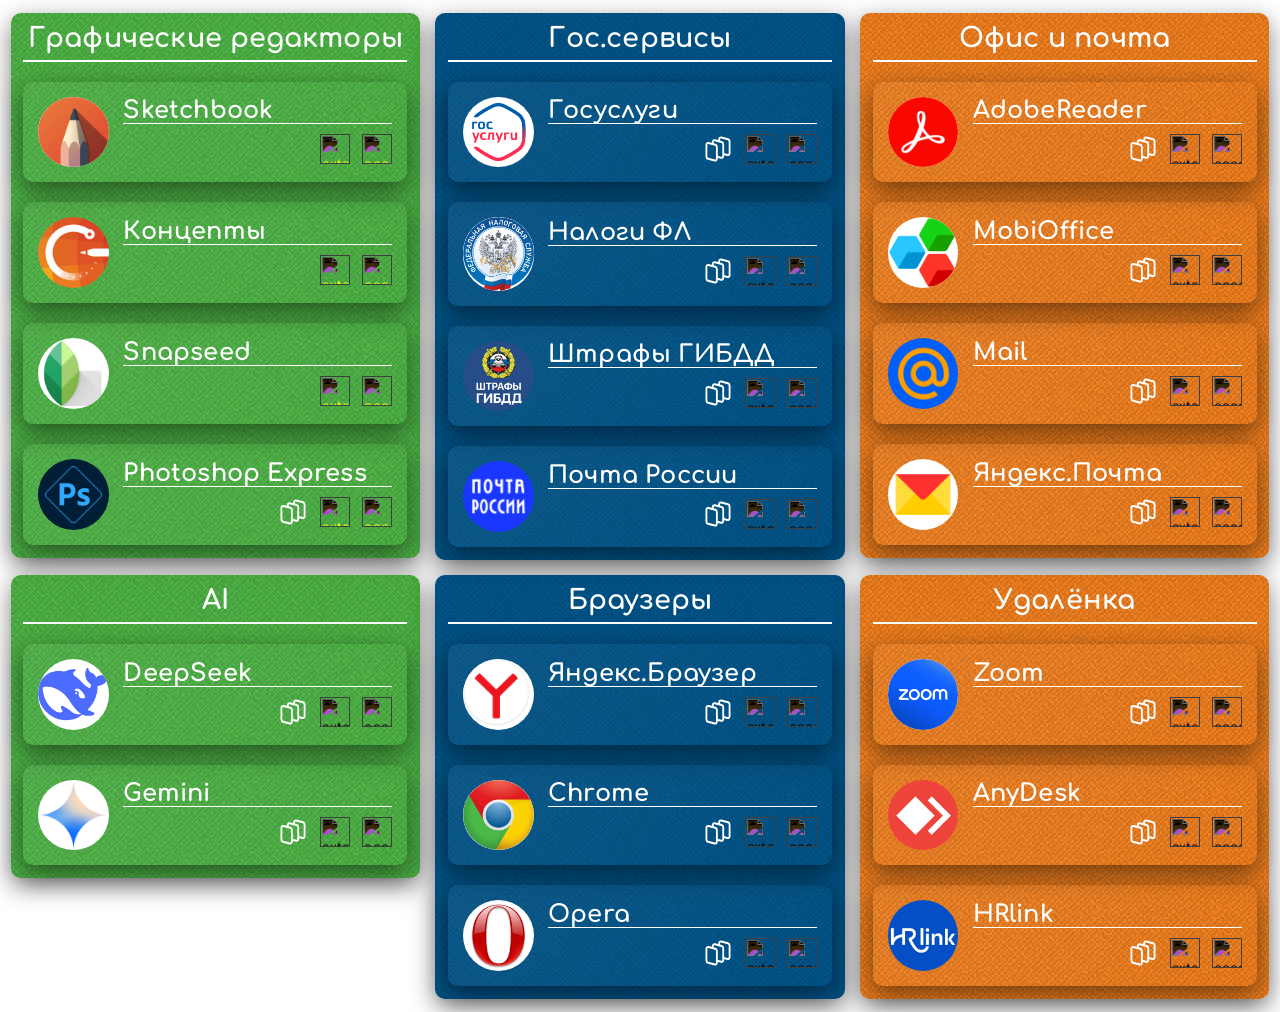
==== index.html @ c5d690b4 "rename" ====
<html lang="ru">
  <head>
    <meta charset="UTF-8" />
    <meta name="viewport" content="width=device-width, initial-scale=1.0" />
    <link rel="stylesheet" href="./assets/styles/style.css" />
    <link rel="icon" href="./assets/images/favicon.png" type="image/x-icon" />
    <link rel="preconnect" href="https://fonts.googleapis.com" />
    <link rel="preconnect" href="https://fonts.gstatic.com" crossorigin />
    <link
      href="https://fonts.googleapis.com/css2?family=Allura&family=Barlow:ital,wght@0,100;0,200;0,300;0,400;0,500;0,600;0,700;0,800;0,900;1,100;1,200;1,300;1,400;1,500;1,600;1,700;1,800;1,900&family=Comfortaa:wght@300..700&family=Montserrat:ital,wght@0,100..900;1,100..900&family=Open+Sans:ital,wght@0,300..800;1,300..800&display=swap"
      rel="stylesheet"
    />
    <link
      href="https://fonts.googleapis.com/css2?family=Comfortaa:wght@300..700&display=swap"
      rel="stylesheet"
    />
    <title>Приложения для планшета</title>
  </head>
  <body>
    <header></header>
    <main>
      <section class="group green">
        <div class="group_name"><h2>Графические редакторы</h2></div>
        <div class="app glassmorphism">
          <img
            class="app_image"
            src="./assets/images/icons/Sketchbook.png"
            alt=""
          />
          <div class="title_description">
            <h3 class="title">Sketchbook</h3>
            <h4 class="description">
              программное обеспечение для цифрового рисования и создания
              иллюстраций
            </h4>
            <div class="icons_download">
              <a
                class="link_download"
                href="https://disk.360.yandex.ru/d/hUT2iSrYZ-yhHQ"
                target="_blank"
              >
                <img
                  class="image_download"
                  width="30"
                  height="30"
                  src="https://img.icons8.com/external-tal-revivo-light-tal-revivo/96/external-apk-file-resource-system-to-install-program-on-android-os-development-light-tal-revivo.png"
                  alt="external-apk-file-resource-system-to-install-program-on-android-os-development-light-tal-revivo"
                />
              </a>
              <a
                href="https://play.google.com/store/apps/details?id=com.adsk.sketchbook&pcampaignid=web_share"
                target="_blank"
                ><img
                  class="image_download"
                  width="30"
                  height="30"
                  src="https://img.icons8.com/ios/100/google-play--v1.png"
                  alt="google-play--v1"
              /></a>
            </div>
          </div>
        </div>
        <div class="app glassmorphism">
          <img
            class="app_image"
            src="./assets/images/icons/Концепты.jpg"
            alt=""
          />
          <div class="title_description">
            <h3 class="title">Концепты</h3>
            <h4 class="description">
              гибкий векторный альбом для создания эскизов, который позволяет
              воплощать идеи на цифровом холсте
            </h4>
            <div class="icons_download">
              <a
                href="https://disk.360.yandex.ru/d/4Vx-66f9QUq-pA"
                target="_blank"
                ><img
                  class="image_download"
                  width="30"
                  height="30"
                  src="https://img.icons8.com/external-tal-revivo-light-tal-revivo/96/external-apk-file-resource-system-to-install-program-on-android-os-development-light-tal-revivo.png"
                  alt="external-apk-file-resource-system-to-install-program-on-android-os-development-light-tal-revivo"
                />
              </a>
              <a
                href="https://play.google.com/store/apps/details?id=com.tophatch.concepts&pcampaignid=web_share"
                target="_blank"
                ><img
                  class="image_download"
                  width="30"
                  height="30"
                  src="https://img.icons8.com/ios/100/google-play--v1.png"
                  alt="google-play--v1"
              /></a>
            </div>
          </div>
        </div>
        <div class="app glassmorphism">
          <img
            class="app_image"
            src="./assets/images/icons/Snapseed.png"
            alt=""
          />
          <div class="title_description">
            <h3 class="title">Snapseed</h3>
            <h4 class="description">
              приложение для редактирования фотографий
            </h4>
            <div class="icons_download">
              <a
                href="https://disk.360.yandex.ru/d/bH7dfDyxblZfEw"
                target="_blank"
              >
                <img
                  class="image_download"
                  width="30"
                  height="30"
                  src="https://img.icons8.com/external-tal-revivo-light-tal-revivo/96/external-apk-file-resource-system-to-install-program-on-android-os-development-light-tal-revivo.png"
                  alt="external-apk-file-resource-system-to-install-program-on-android-os-development-light-tal-revivo"
                />
              </a>
              <a
                href="https://play.google.com/store/apps/details?id=com.niksoftware.snapseed&pcampaignid=web_share"
                target="_blank"
              >
                <img
                  class="image_download"
                  width="30"
                  height="30"
                  src="https://img.icons8.com/ios/100/google-play--v1.png"
                  alt="google-play--v1"
                />
              </a>
            </div>
          </div>
        </div>
        <div class="app glassmorphism">
          <img
            class="app_image"
            src="./assets/images/icons/Photoshop Express.png"
            alt=""
          />
          <div class="title_description">
            <h3 class="title">Photoshop Express</h3>
            <h4 class="description">
              мобильное приложение от Adobe для быстрого редактирования
              фотографий
            </h4>
            <div class="icons_download">
              <a
                href="https://www.rustore.ru/catalog/app/com.adobe.psmobile"
                target="_blank"
              >
                <img
                  src="./assets/images/icons/rustore-svgrepo-com.svg"
                  width="30"
                  height="30"
                  alt="rustore"
                  class="image_download"
                />
              </a>
              <a
                href="https://disk.360.yandex.ru/d/1oLQMg_TpoQ7Kw"
                target="_blank"
                ><img
                  class="image_download"
                  width="30"
                  height="30"
                  src="https://img.icons8.com/external-tal-revivo-light-tal-revivo/96/external-apk-file-resource-system-to-install-program-on-android-os-development-light-tal-revivo.png"
                  alt="external-apk-file-resource-system-to-install-program-on-android-os-development-light-tal-revivo"
                />
              </a>
              <a
                href="https://play.google.com/store/apps/details?id=com.adobe.psmobile&pcampaignid=web_share"
                target="_blank"
                ><img
                  class="image_download"
                  width="30"
                  height="30"
                  src="https://img.icons8.com/ios/100/google-play--v1.png"
                  alt="google-play--v1"
              /></a>
            </div>
          </div>
        </div>
      </section>
      <section class="group blue">
        <div class="group_name"><h2>Гос.сервисы</h2></div>
        <div class="app glassmorphism">
          <img
            class="app_image"
            src="./assets/images/icons/Госуслуги.png"
            alt=""
          />
          <div class="title_description">
            <h3 class="title">Госуслуги</h3>
            <h4 class="description">
              интернет-портал государственных услуг и справочной информации
            </h4>
            <div class="icons_download">
              <img
                src="./assets/images/icons/rustore-svgrepo-com.svg"
                width="30"
                height="30"
                alt="rustore"
                class="image_download"
              />
              <img
                class="image_download"
                width="30"
                height="30"
                src="https://img.icons8.com/external-tal-revivo-light-tal-revivo/96/external-apk-file-resource-system-to-install-program-on-android-os-development-light-tal-revivo.png"
                alt="external-apk-file-resource-system-to-install-program-on-android-os-development-light-tal-revivo"
              />
              <img
                class="image_download"
                width="30"
                height="30"
                src="https://img.icons8.com/ios/100/google-play--v1.png"
                alt="google-play--v1"
              />
            </div>
          </div>
        </div>
        <div class="app glassmorphism">
          <img class="app_image" src="./assets/images/icons/ФНС.png" alt="" />
          <div class="title_description">
            <h3 class="title">Налоги ФЛ</h3>
            <h4 class="description">
              сервис, который в режиме онлайн помогает контролировать наличие
              начислений и задолженности по налогам
            </h4>
            <div class="icons_download">
              <img
                src="./assets/images/icons/rustore-svgrepo-com.svg"
                width="30"
                height="30"
                alt="rustore"
                class="image_download"
              />
              <img
                class="image_download"
                width="30"
                height="30"
                src="https://img.icons8.com/external-tal-revivo-light-tal-revivo/96/external-apk-file-resource-system-to-install-program-on-android-os-development-light-tal-revivo.png"
                alt="external-apk-file-resource-system-to-install-program-on-android-os-development-light-tal-revivo"
              />
              <img
                class="image_download"
                width="30"
                height="30"
                src="https://img.icons8.com/ios/100/google-play--v1.png"
                alt="google-play--v1"
              />
            </div>
          </div>
        </div>
        <div class="app glassmorphism">
          <img
            class="app_image"
            src="./assets/images/icons/Штрафы ГИБДД.jpg"
            alt=""
          />
          <div class="title_description">
            <h3 class="title">Штрафы ГИБДД</h3>
            <h4 class="description">
              Проверка и оплата штрафов ГИБДД с фотографией
            </h4>
            <div class="icons_download">
              <img
                src="./assets/images/icons/rustore-svgrepo-com.svg"
                width="30"
                height="30"
                alt="rustore"
                class="image_download"
              />
              <img
                class="image_download"
                width="30"
                height="30"
                src="https://img.icons8.com/external-tal-revivo-light-tal-revivo/96/external-apk-file-resource-system-to-install-program-on-android-os-development-light-tal-revivo.png"
                alt="external-apk-file-resource-system-to-install-program-on-android-os-development-light-tal-revivo"
              />
              <img
                class="image_download"
                width="30"
                height="30"
                src="https://img.icons8.com/ios/100/google-play--v1.png"
                alt="google-play--v1"
              />
            </div>
          </div>
        </div>
        <div class="app glassmorphism">
          <img
            class="app_image"
            src="./assets/images/icons/Почта России.png"
            alt=""
          />
          <div class="title_description">
            <h3 class="title">Почта России</h3>
            <h4 class="description">официальное приложение Почты России</h4>
            <div class="icons_download">
              <img
                src="./assets/images/icons/rustore-svgrepo-com.svg"
                width="30"
                height="30"
                alt="rustore"
                class="image_download"
              />
              <img
                class="image_download"
                width="30"
                height="30"
                src="https://img.icons8.com/external-tal-revivo-light-tal-revivo/96/external-apk-file-resource-system-to-install-program-on-android-os-development-light-tal-revivo.png"
                alt="external-apk-file-resource-system-to-install-program-on-android-os-development-light-tal-revivo"
              />
              <img
                class="image_download"
                width="30"
                height="30"
                src="https://img.icons8.com/ios/100/google-play--v1.png"
                alt="google-play--v1"
              />
            </div>
          </div>
        </div>
      </section>
      <section class="group orange">
        <div class="group_name"><h2>Офис и почта</h2></div>
        <div class="app glassmorphism">
          <img
            class="app_image"
            src="./assets/images/icons/AdobeReader.png"
            alt=""
          />
          <div class="title_description">
            <h3 class="title">AdobeReader</h3>
            <h4 class="description">приложение для работы с PDF-документами</h4>
            <div class="icons_download">
              <img
                src="./assets/images/icons/rustore-svgrepo-com.svg"
                width="30"
                height="30"
                alt="rustore"
                class="image_download"
              />
              <img
                class="image_download"
                width="30"
                height="30"
                src="https://img.icons8.com/external-tal-revivo-light-tal-revivo/96/external-apk-file-resource-system-to-install-program-on-android-os-development-light-tal-revivo.png"
                alt="external-apk-file-resource-system-to-install-program-on-android-os-development-light-tal-revivo"
              />
              <img
                class="image_download"
                width="30"
                height="30"
                src="https://img.icons8.com/ios/100/google-play--v1.png"
                alt="google-play--v1"
              />
            </div>
          </div>
        </div>
        <div class="app glassmorphism">
          <img
            class="app_image"
            src="./assets/images/icons/MobiOffice.png"
            alt=""
          />
          <div class="title_description">
            <h3 class="title">MobiOffice</h3>
            <h4 class="description">
              полный набор офисных приложений, позволяющих создавать,
              редактировать и синхронизировать документы на разных платформах
            </h4>
            <div class="icons_download">
              <img
                src="./assets/images/icons/rustore-svgrepo-com.svg"
                width="30"
                height="30"
                alt="rustore"
                class="image_download"
              />
              <img
                class="image_download"
                width="30"
                height="30"
                src="https://img.icons8.com/external-tal-revivo-light-tal-revivo/96/external-apk-file-resource-system-to-install-program-on-android-os-development-light-tal-revivo.png"
                alt="external-apk-file-resource-system-to-install-program-on-android-os-development-light-tal-revivo"
              />
              <img
                class="image_download"
                width="30"
                height="30"
                src="https://img.icons8.com/ios/100/google-play--v1.png"
                alt="google-play--v1"
              />
            </div>
          </div>
        </div>
        <div class="app glassmorphism">
          <img
            class="app_image"
            src="./assets/images/icons/mailru.png"
            alt=""
          />
          <div class="title_description">
            <h3 class="title">Mail</h3>
            <h4 class="description">
              бесплатный почтовый сервис, предоставляемый интернет-порталом
              Mail.ru, входящим в холдинг VK
            </h4>
            <div class="icons_download">
              <img
                src="./assets/images/icons/rustore-svgrepo-com.svg"
                width="30"
                height="30"
                alt="rustore"
                class="image_download"
              />
              <img
                class="image_download"
                width="30"
                height="30"
                src="https://img.icons8.com/external-tal-revivo-light-tal-revivo/96/external-apk-file-resource-system-to-install-program-on-android-os-development-light-tal-revivo.png"
                alt="external-apk-file-resource-system-to-install-program-on-android-os-development-light-tal-revivo"
              />
              <img
                class="image_download"
                width="30"
                height="30"
                src="https://img.icons8.com/ios/100/google-play--v1.png"
                alt="google-play--v1"
              />
            </div>
          </div>
        </div>
        <div class="app glassmorphism">
          <img
            class="app_image"
            src="./assets/images/icons/яндекс.почта.png"
            alt=""
          />
          <div class="title_description">
            <h3 class="title">Яндекс.Почта</h3>
            <h4 class="description">
              сервис электронной почты от компании «Яндекс», запущенный 26 июня
              2000 года
            </h4>
            <div class="icons_download">
              <img
                src="./assets/images/icons/rustore-svgrepo-com.svg"
                width="30"
                height="30"
                alt="rustore"
                class="image_download"
              />
              <img
                class="image_download"
                width="30"
                height="30"
                src="https://img.icons8.com/external-tal-revivo-light-tal-revivo/96/external-apk-file-resource-system-to-install-program-on-android-os-development-light-tal-revivo.png"
                alt="external-apk-file-resource-system-to-install-program-on-android-os-development-light-tal-revivo"
              />
              <img
                class="image_download"
                width="30"
                height="30"
                src="https://img.icons8.com/ios/100/google-play--v1.png"
                alt="google-play--v1"
              />
            </div>
          </div>
        </div>
      </section>
      <section class="group green">
        <div class="group_name"><h2>AI</h2></div>
        <div class="app glassmorphism">
          <img
            class="app_image"
            src="./assets/images/icons/DeepSeek.png"
            alt=""
          />
          <div class="title_description">
            <h3 class="title">DeepSeek</h3>
            <h4 class="description">
              китайская компания в области искусственного интеллекта (ИИ),
              специализирующаяся на разработке больших языковых моделей (LLM)
            </h4>
            <div class="icons_download">
              <img
                src="./assets/images/icons/rustore-svgrepo-com.svg"
                width="30"
                height="30"
                alt="rustore"
                class="image_download"
              />
              <img
                class="image_download"
                width="30"
                height="30"
                src="https://img.icons8.com/external-tal-revivo-light-tal-revivo/96/external-apk-file-resource-system-to-install-program-on-android-os-development-light-tal-revivo.png"
                alt="external-apk-file-resource-system-to-install-program-on-android-os-development-light-tal-revivo"
              />
              <img
                class="image_download"
                width="30"
                height="30"
                src="https://img.icons8.com/ios/100/google-play--v1.png"
                alt="google-play--v1"
              />
            </div>
          </div>
        </div>
        <div class="app glassmorphism">
          <img
            class="app_image"
            src="./assets/images/icons/Gemini.png"
            alt=""
          />
          <div class="title_description">
            <h3 class="title">Gemini</h3>
            <h4 class="description">
              семейство мультимодальных больших языковых моделей (LLM),
              разработанных компанией Google
            </h4>
            <div class="icons_download">
              <img
                src="./assets/images/icons/rustore-svgrepo-com.svg"
                width="30"
                height="30"
                alt="rustore"
                class="image_download"
              />
              <img
                class="image_download"
                width="30"
                height="30"
                src="https://img.icons8.com/external-tal-revivo-light-tal-revivo/96/external-apk-file-resource-system-to-install-program-on-android-os-development-light-tal-revivo.png"
                alt="external-apk-file-resource-system-to-install-program-on-android-os-development-light-tal-revivo"
              />
              <img
                class="image_download"
                width="30"
                height="30"
                src="https://img.icons8.com/ios/100/google-play--v1.png"
                alt="google-play--v1"
              />
            </div>
          </div>
        </div>
      </section>
      <section class="group blue">
        <div class="group_name"><h2>Браузеры</h2></div>
        <div class="app glassmorphism">
          <img
            class="app_image"
            src="./assets/images/icons/Яндекс.Браузер.png"
            alt=""
          />
          <div class="title_description">
            <h3 class="title">Яндекс.Браузер</h3>
            <h4 class="description">
              браузер, созданный компанией «Яндекс» на основе движка Blink
            </h4>
            <div class="icons_download">
              <img
                src="./assets/images/icons/rustore-svgrepo-com.svg"
                width="30"
                height="30"
                alt="rustore"
                class="image_download"
              />
              <img
                class="image_download"
                width="30"
                height="30"
                src="https://img.icons8.com/external-tal-revivo-light-tal-revivo/96/external-apk-file-resource-system-to-install-program-on-android-os-development-light-tal-revivo.png"
                alt="external-apk-file-resource-system-to-install-program-on-android-os-development-light-tal-revivo"
              />
              <img
                class="image_download"
                width="30"
                height="30"
                src="https://img.icons8.com/ios/100/google-play--v1.png"
                alt="google-play--v1"
              />
            </div>
          </div>
        </div>
        <div class="app glassmorphism">
          <img
            class="app_image"
            src="./assets/images/icons/Chrome.png"
            alt=""
          />
          <div class="title_description">
            <h3 class="title">Chrome</h3>
            <h4 class="description">
              бесплатный веб-браузер, разработанный компанией Google
            </h4>
            <div class="icons_download">
              <img
                src="./assets/images/icons/rustore-svgrepo-com.svg"
                width="30"
                height="30"
                alt="rustore"
                class="image_download"
              />
              <img
                class="image_download"
                width="30"
                height="30"
                src="https://img.icons8.com/external-tal-revivo-light-tal-revivo/96/external-apk-file-resource-system-to-install-program-on-android-os-development-light-tal-revivo.png"
                alt="external-apk-file-resource-system-to-install-program-on-android-os-development-light-tal-revivo"
              />
              <img
                class="image_download"
                width="30"
                height="30"
                src="https://img.icons8.com/ios/100/google-play--v1.png"
                alt="google-play--v1"
              />
            </div>
          </div>
        </div>
        <div class="app glassmorphism">
          <img class="app_image" src="./assets/images/icons/Opera.png" alt="" />
          <div class="title_description">
            <h3 class="title">Opera</h3>
            <h4 class="description">
              мультиплатформенный веб-браузер, разработанный компанией Opera
              Software AS
            </h4>
            <div class="icons_download">
              <img
                src="./assets/images/icons/rustore-svgrepo-com.svg"
                width="30"
                height="30"
                alt="rustore"
                class="image_download"
              />
              <img
                class="image_download"
                width="30"
                height="30"
                src="https://img.icons8.com/external-tal-revivo-light-tal-revivo/96/external-apk-file-resource-system-to-install-program-on-android-os-development-light-tal-revivo.png"
                alt="external-apk-file-resource-system-to-install-program-on-android-os-development-light-tal-revivo"
              />
              <img
                class="image_download"
                width="30"
                height="30"
                src="https://img.icons8.com/ios/100/google-play--v1.png"
                alt="google-play--v1"
              />
            </div>
          </div>
        </div>
      </section>
      <section class="group orange">
        <div class="group_name"><h2>Удалёнка</h2></div>
        <div class="app glassmorphism">
          <img class="app_image" src="./assets/images/icons/Zoom.png" alt="" />
          <div class="title_description">
            <h3 class="title">Zoom</h3>
            <h4 class="description">
              облачная платформа для проведения видеоконференций, вебинаров и
              онлайн-встреч
            </h4>
            <div class="icons_download">
              <img
                src="./assets/images/icons/rustore-svgrepo-com.svg"
                width="30"
                height="30"
                alt="rustore"
                class="image_download"
              />
              <img
                class="image_download"
                width="30"
                height="30"
                src="https://img.icons8.com/external-tal-revivo-light-tal-revivo/96/external-apk-file-resource-system-to-install-program-on-android-os-development-light-tal-revivo.png"
                alt="external-apk-file-resource-system-to-install-program-on-android-os-development-light-tal-revivo"
              />
              <img
                class="image_download"
                width="30"
                height="30"
                src="https://img.icons8.com/ios/100/google-play--v1.png"
                alt="google-play--v1"
              />
            </div>
          </div>
        </div>
        <div class="app glassmorphism">
          <img
            class="app_image"
            src="./assets/images/icons/anydesk.png"
            alt=""
          />
          <div class="title_description">
            <h3 class="title">AnyDesk</h3>
            <h4 class="description">
              программное обеспечение для удалённого доступа, удалённого
              управления
            </h4>
            <div class="icons_download">
              <img
                src="./assets/images/icons/rustore-svgrepo-com.svg"
                width="30"
                height="30"
                alt="rustore"
                class="image_download"
              />
              <img
                class="image_download"
                width="30"
                height="30"
                src="https://img.icons8.com/external-tal-revivo-light-tal-revivo/96/external-apk-file-resource-system-to-install-program-on-android-os-development-light-tal-revivo.png"
                alt="external-apk-file-resource-system-to-install-program-on-android-os-development-light-tal-revivo"
              />
              <img
                class="image_download"
                width="30"
                height="30"
                src="https://img.icons8.com/ios/100/google-play--v1.png"
                alt="google-play--v1"
              />
            </div>
          </div>
        </div>
        <div class="app glassmorphism">
          <img
            class="app_image"
            src="./assets/images/icons/HRlink.jpg"
            alt=""
          />
          <div class="title_description">
            <h3 class="title">HRlink</h3>
            <h4 class="description">
              сервис кадрового электронного документооборота
            </h4>
            <div class="icons_download">
              <img
                src="./assets/images/icons/rustore-svgrepo-com.svg"
                width="30"
                height="30"
                alt="rustore"
                class="image_download"
              />
              <img
                class="image_download"
                width="30"
                height="30"
                src="https://img.icons8.com/external-tal-revivo-light-tal-revivo/96/external-apk-file-resource-system-to-install-program-on-android-os-development-light-tal-revivo.png"
                alt="external-apk-file-resource-system-to-install-program-on-android-os-development-light-tal-revivo"
              />
              <img
                class="image_download"
                width="30"
                height="30"
                src="https://img.icons8.com/ios/100/google-play--v1.png"
                alt="google-play--v1"
              />
            </div>
          </div>
        </div>
      </section>
    </main>
    <footer></footer>
  </body>
</html>
---- assets/styles/style.css ----
* {
  margin: 0;
  padding: 0;
}

li {
  list-style: none;
}

a {
  text-decoration: none;
}

html {
  scroll-behavior: smooth;
}

body.locked {
  overflow: hidden;
}

main {
  margin: 1% 0;
  font-family: "Comfortaa", sans-serif;
  font-weight: 400;
  font-size: 12px;
  letter-spacing: 0.2px;
  line-height: 2em;
  color: white;
  display: flex;
  justify-content: center;
  flex-wrap: wrap;
  gap: 15px 15px;
}

.app_image {
  width: 20%;
  border-radius: 100px;
  background-color: white;
}

.group {
  max-width: 30%;
  height: 100%;
  background-image: url("../images/start_background_gradient.png");
  border-radius: 10px;
  padding: 1%;
  display: flex;
  flex-direction: column;
  gap: 20px;
  box-shadow: 0 8px 24px rgba(0, 0, 0, 0.5);
  transition: transform 0.3s ease-out, box-shadow 0.3s ease-out;
}
.group:hover {
  transform: translateY(-5px);
  box-shadow: 0 12px 32px rgba(0, 0, 0, 0.6);
}
.green {
  background-color: rgba(80, 184, 72, 1);
}
.blue {
  background-color: rgba(2, 87, 141, 1);
}
.orange {
  background-color: rgba(245, 130, 32, 1);
}
.glassmorphism {
  background: linear-gradient(
    135deg,
    rgba(255, 255, 255, 0.05),
    rgba(255, 255, 255, 0)
  );
  backdrop-filter: blur(0.5px);
  box-shadow: 0 8px 24px rgba(0, 0, 0, 0.5);
  transition: background 0.5s ease-out, backdrop-filter 0.5s ease-out;
}

.glassmorphism:hover {
  background: linear-gradient(
    135deg,
    rgba(255, 255, 255, 0.3),
    rgba(255, 255, 255, 0)
  );
  backdrop-filter: blur(2px);
}
.group_name {
  display: flex;
  justify-content: center;
  font-size: 1.5em;
  border-bottom: 2px solid;
  padding-bottom: 10px;
}
.app {
  display: flex;
  flex-direction: row;
  align-items: center;
  gap: 4%;
  padding: 15px;
  border-radius: 10px;
  min-height: 25%;
}
.title_description {
  display: flex;
  flex-direction: column;
  gap: 5px;
}
.title {
  font-size: 2em;
  border-bottom: 1px solid;
}
.description {
  max-height: 0;
  overflow: hidden;
  opacity: 0;
  transition: all 0.3s ease-out;
}
.app:hover .description {
  opacity: 1;
  max-height: 100px;
  opacity: 1;
  margin-top: 10px;
}
.icons_download {
  display: flex;
  justify-content: flex-end;
  gap: 1em;
}
.link_download {
  display: flex;
  align-items: center;
  gap: 5px;
}

.image_download {
  filter: invert(1);
  transition: filter 0.5s ease-out, transform 0.3s ease-out;
}

.image_download:hover {
  transform: scale(1.2);
}
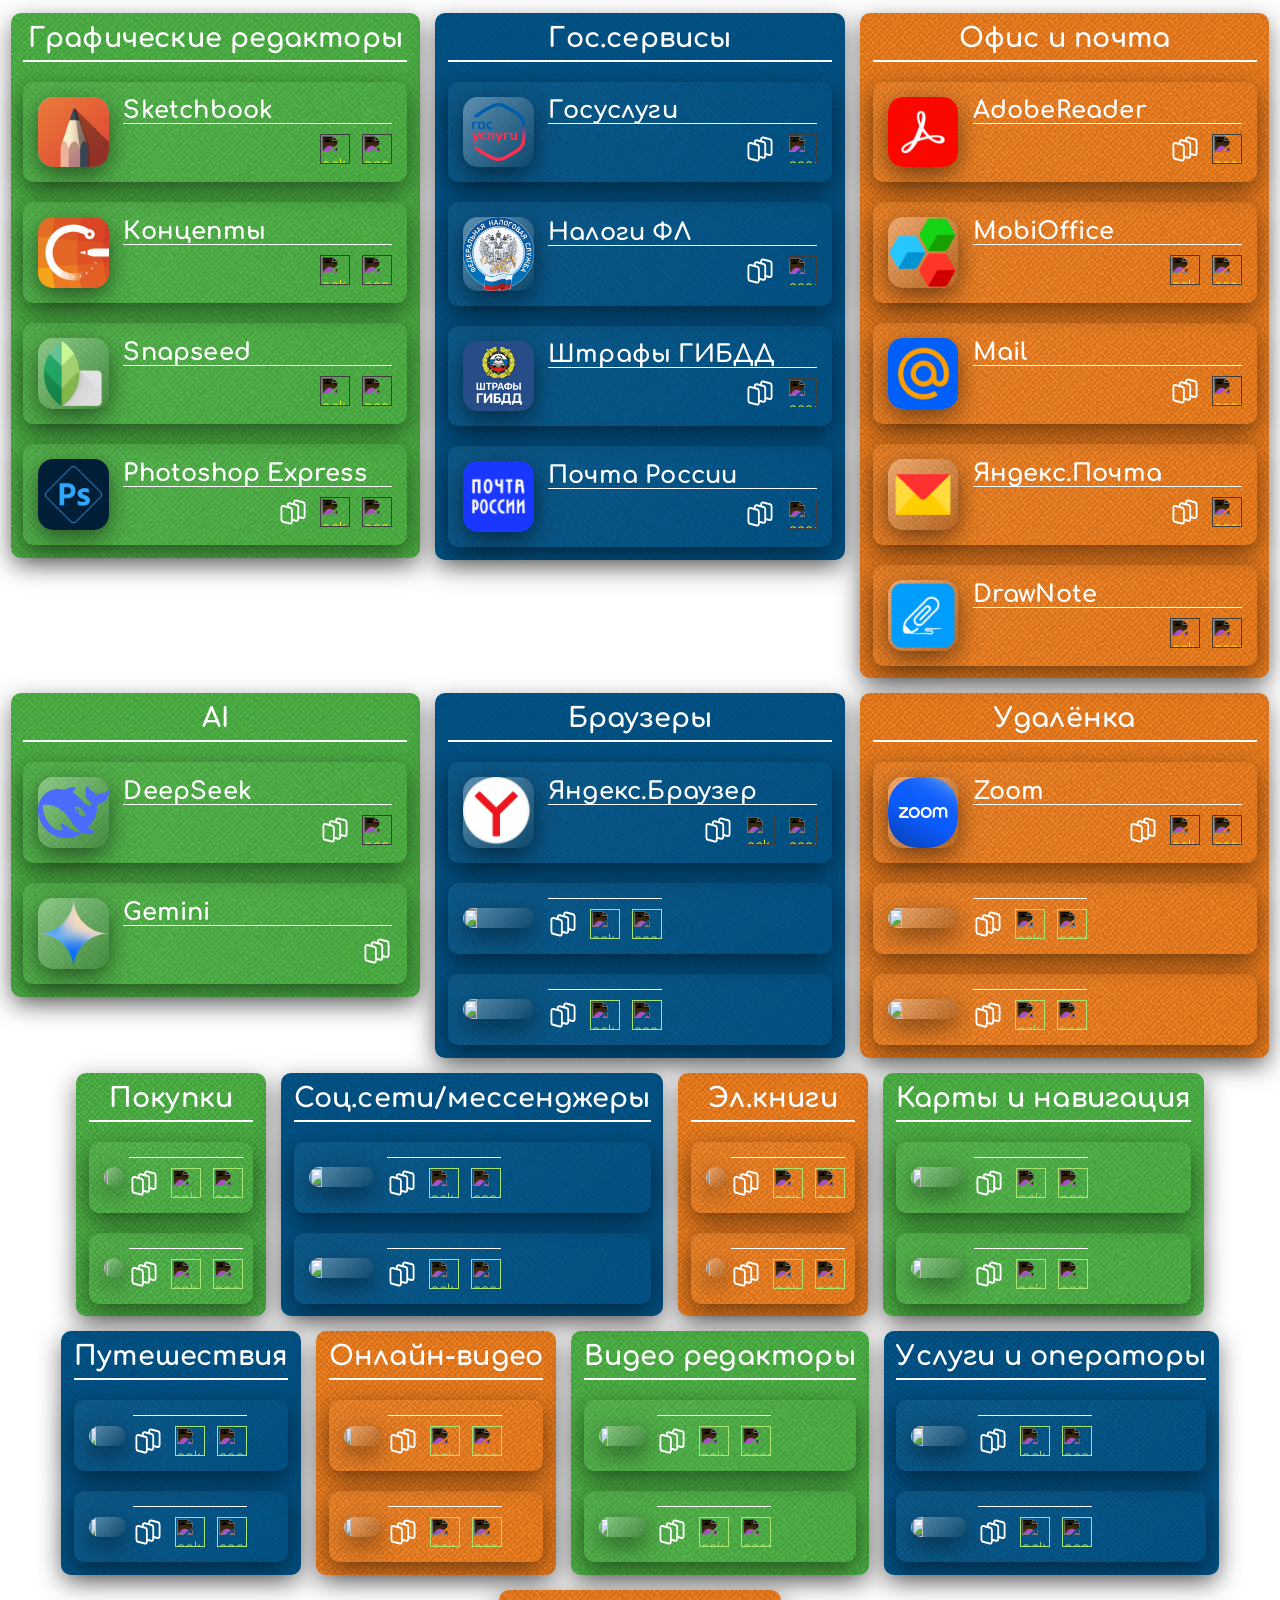
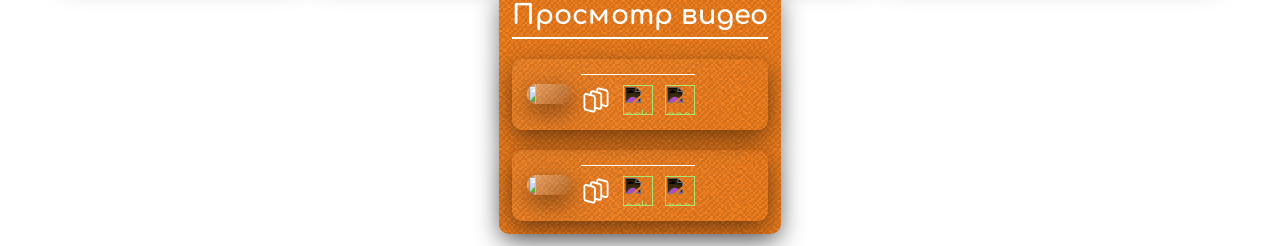
==== commit 0fa4922b: "fix for script" ====
--- a/index.html
+++ b/index.html
@@ -18,759 +18,16 @@
   </head>
   <body>
     <header></header>
-    <main>
-      <section class="group green">
-        <div class="group_name"><h2>Графические редакторы</h2></div>
-        <div class="app glassmorphism">
-          <img
-            class="app_image"
-            src="./assets/images/icons/Sketchbook.png"
-            alt=""
-          />
-          <div class="title_description">
-            <h3 class="title">Sketchbook</h3>
-            <h4 class="description">
-              программное обеспечение для цифрового рисования и создания
-              иллюстраций
-            </h4>
-            <div class="icons_download">
-              <a
-                class="link_download"
-                href="https://disk.360.yandex.ru/d/hUT2iSrYZ-yhHQ"
-                target="_blank"
-              >
-                <img
-                  class="image_download"
-                  width="30"
-                  height="30"
-                  src="https://img.icons8.com/external-tal-revivo-light-tal-revivo/96/external-apk-file-resource-system-to-install-program-on-android-os-development-light-tal-revivo.png"
-                  alt="external-apk-file-resource-system-to-install-program-on-android-os-development-light-tal-revivo"
-                />
-              </a>
-              <a
-                href="https://play.google.com/store/apps/details?id=com.adsk.sketchbook&pcampaignid=web_share"
-                target="_blank"
-                ><img
-                  class="image_download"
-                  width="30"
-                  height="30"
-                  src="https://img.icons8.com/ios/100/google-play--v1.png"
-                  alt="google-play--v1"
-              /></a>
-            </div>
-          </div>
-        </div>
-        <div class="app glassmorphism">
-          <img
-            class="app_image"
-            src="./assets/images/icons/Концепты.jpg"
-            alt=""
-          />
-          <div class="title_description">
-            <h3 class="title">Концепты</h3>
-            <h4 class="description">
-              гибкий векторный альбом для создания эскизов, который позволяет
-              воплощать идеи на цифровом холсте
-            </h4>
-            <div class="icons_download">
-              <a
-                href="https://disk.360.yandex.ru/d/4Vx-66f9QUq-pA"
-                target="_blank"
-                ><img
-                  class="image_download"
-                  width="30"
-                  height="30"
-                  src="https://img.icons8.com/external-tal-revivo-light-tal-revivo/96/external-apk-file-resource-system-to-install-program-on-android-os-development-light-tal-revivo.png"
-                  alt="external-apk-file-resource-system-to-install-program-on-android-os-development-light-tal-revivo"
-                />
-              </a>
-              <a
-                href="https://play.google.com/store/apps/details?id=com.tophatch.concepts&pcampaignid=web_share"
-                target="_blank"
-                ><img
-                  class="image_download"
-                  width="30"
-                  height="30"
-                  src="https://img.icons8.com/ios/100/google-play--v1.png"
-                  alt="google-play--v1"
-              /></a>
-            </div>
-          </div>
-        </div>
-        <div class="app glassmorphism">
-          <img
-            class="app_image"
-            src="./assets/images/icons/Snapseed.png"
-            alt=""
-          />
-          <div class="title_description">
-            <h3 class="title">Snapseed</h3>
-            <h4 class="description">
-              приложение для редактирования фотографий
-            </h4>
-            <div class="icons_download">
-              <a
-                href="https://disk.360.yandex.ru/d/bH7dfDyxblZfEw"
-                target="_blank"
-              >
-                <img
-                  class="image_download"
-                  width="30"
-                  height="30"
-                  src="https://img.icons8.com/external-tal-revivo-light-tal-revivo/96/external-apk-file-resource-system-to-install-program-on-android-os-development-light-tal-revivo.png"
-                  alt="external-apk-file-resource-system-to-install-program-on-android-os-development-light-tal-revivo"
-                />
-              </a>
-              <a
-                href="https://play.google.com/store/apps/details?id=com.niksoftware.snapseed&pcampaignid=web_share"
-                target="_blank"
-              >
-                <img
-                  class="image_download"
-                  width="30"
-                  height="30"
-                  src="https://img.icons8.com/ios/100/google-play--v1.png"
-                  alt="google-play--v1"
-                />
-              </a>
-            </div>
-          </div>
-        </div>
-        <div class="app glassmorphism">
-          <img
-            class="app_image"
-            src="./assets/images/icons/Photoshop Express.png"
-            alt=""
-          />
-          <div class="title_description">
-            <h3 class="title">Photoshop Express</h3>
-            <h4 class="description">
-              мобильное приложение от Adobe для быстрого редактирования
-              фотографий
-            </h4>
-            <div class="icons_download">
-              <a
-                href="https://www.rustore.ru/catalog/app/com.adobe.psmobile"
-                target="_blank"
-              >
-                <img
-                  src="./assets/images/icons/rustore-svgrepo-com.svg"
-                  width="30"
-                  height="30"
-                  alt="rustore"
-                  class="image_download"
-                />
-              </a>
-              <a
-                href="https://disk.360.yandex.ru/d/1oLQMg_TpoQ7Kw"
-                target="_blank"
-                ><img
-                  class="image_download"
-                  width="30"
-                  height="30"
-                  src="https://img.icons8.com/external-tal-revivo-light-tal-revivo/96/external-apk-file-resource-system-to-install-program-on-android-os-development-light-tal-revivo.png"
-                  alt="external-apk-file-resource-system-to-install-program-on-android-os-development-light-tal-revivo"
-                />
-              </a>
-              <a
-                href="https://play.google.com/store/apps/details?id=com.adobe.psmobile&pcampaignid=web_share"
-                target="_blank"
-                ><img
-                  class="image_download"
-                  width="30"
-                  height="30"
-                  src="https://img.icons8.com/ios/100/google-play--v1.png"
-                  alt="google-play--v1"
-              /></a>
-            </div>
-          </div>
-        </div>
-      </section>
-      <section class="group blue">
-        <div class="group_name"><h2>Гос.сервисы</h2></div>
-        <div class="app glassmorphism">
-          <img
-            class="app_image"
-            src="./assets/images/icons/Госуслуги.png"
-            alt=""
-          />
-          <div class="title_description">
-            <h3 class="title">Госуслуги</h3>
-            <h4 class="description">
-              интернет-портал государственных услуг и справочной информации
-            </h4>
-            <div class="icons_download">
-              <img
-                src="./assets/images/icons/rustore-svgrepo-com.svg"
-                width="30"
-                height="30"
-                alt="rustore"
-                class="image_download"
-              />
-              <img
-                class="image_download"
-                width="30"
-                height="30"
-                src="https://img.icons8.com/external-tal-revivo-light-tal-revivo/96/external-apk-file-resource-system-to-install-program-on-android-os-development-light-tal-revivo.png"
-                alt="external-apk-file-resource-system-to-install-program-on-android-os-development-light-tal-revivo"
-              />
-              <img
-                class="image_download"
-                width="30"
-                height="30"
-                src="https://img.icons8.com/ios/100/google-play--v1.png"
-                alt="google-play--v1"
-              />
-            </div>
-          </div>
-        </div>
-        <div class="app glassmorphism">
-          <img class="app_image" src="./assets/images/icons/ФНС.png" alt="" />
-          <div class="title_description">
-            <h3 class="title">Налоги ФЛ</h3>
-            <h4 class="description">
-              сервис, который в режиме онлайн помогает контролировать наличие
-              начислений и задолженности по налогам
-            </h4>
-            <div class="icons_download">
-              <img
-                src="./assets/images/icons/rustore-svgrepo-com.svg"
-                width="30"
-                height="30"
-                alt="rustore"
-                class="image_download"
-              />
-              <img
-                class="image_download"
-                width="30"
-                height="30"
-                src="https://img.icons8.com/external-tal-revivo-light-tal-revivo/96/external-apk-file-resource-system-to-install-program-on-android-os-development-light-tal-revivo.png"
-                alt="external-apk-file-resource-system-to-install-program-on-android-os-development-light-tal-revivo"
-              />
-              <img
-                class="image_download"
-                width="30"
-                height="30"
-                src="https://img.icons8.com/ios/100/google-play--v1.png"
-                alt="google-play--v1"
-              />
-            </div>
-          </div>
-        </div>
-        <div class="app glassmorphism">
-          <img
-            class="app_image"
-            src="./assets/images/icons/Штрафы ГИБДД.jpg"
-            alt=""
-          />
-          <div class="title_description">
-            <h3 class="title">Штрафы ГИБДД</h3>
-            <h4 class="description">
-              Проверка и оплата штрафов ГИБДД с фотографией
-            </h4>
-            <div class="icons_download">
-              <img
-                src="./assets/images/icons/rustore-svgrepo-com.svg"
-                width="30"
-                height="30"
-                alt="rustore"
-                class="image_download"
-              />
-              <img
-                class="image_download"
-                width="30"
-                height="30"
-                src="https://img.icons8.com/external-tal-revivo-light-tal-revivo/96/external-apk-file-resource-system-to-install-program-on-android-os-development-light-tal-revivo.png"
-                alt="external-apk-file-resource-system-to-install-program-on-android-os-development-light-tal-revivo"
-              />
-              <img
-                class="image_download"
-                width="30"
-                height="30"
-                src="https://img.icons8.com/ios/100/google-play--v1.png"
-                alt="google-play--v1"
-              />
-            </div>
-          </div>
-        </div>
-        <div class="app glassmorphism">
-          <img
-            class="app_image"
-            src="./assets/images/icons/Почта России.png"
-            alt=""
-          />
-          <div class="title_description">
-            <h3 class="title">Почта России</h3>
-            <h4 class="description">официальное приложение Почты России</h4>
-            <div class="icons_download">
-              <img
-                src="./assets/images/icons/rustore-svgrepo-com.svg"
-                width="30"
-                height="30"
-                alt="rustore"
-                class="image_download"
-              />
-              <img
-                class="image_download"
-                width="30"
-                height="30"
-                src="https://img.icons8.com/external-tal-revivo-light-tal-revivo/96/external-apk-file-resource-system-to-install-program-on-android-os-development-light-tal-revivo.png"
-                alt="external-apk-file-resource-system-to-install-program-on-android-os-development-light-tal-revivo"
-              />
-              <img
-                class="image_download"
-                width="30"
-                height="30"
-                src="https://img.icons8.com/ios/100/google-play--v1.png"
-                alt="google-play--v1"
-              />
-            </div>
-          </div>
-        </div>
-      </section>
-      <section class="group orange">
-        <div class="group_name"><h2>Офис и почта</h2></div>
-        <div class="app glassmorphism">
-          <img
-            class="app_image"
-            src="./assets/images/icons/AdobeReader.png"
-            alt=""
-          />
-          <div class="title_description">
-            <h3 class="title">AdobeReader</h3>
-            <h4 class="description">приложение для работы с PDF-документами</h4>
-            <div class="icons_download">
-              <img
-                src="./assets/images/icons/rustore-svgrepo-com.svg"
-                width="30"
-                height="30"
-                alt="rustore"
-                class="image_download"
-              />
-              <img
-                class="image_download"
-                width="30"
-                height="30"
-                src="https://img.icons8.com/external-tal-revivo-light-tal-revivo/96/external-apk-file-resource-system-to-install-program-on-android-os-development-light-tal-revivo.png"
-                alt="external-apk-file-resource-system-to-install-program-on-android-os-development-light-tal-revivo"
-              />
-              <img
-                class="image_download"
-                width="30"
-                height="30"
-                src="https://img.icons8.com/ios/100/google-play--v1.png"
-                alt="google-play--v1"
-              />
-            </div>
-          </div>
-        </div>
-        <div class="app glassmorphism">
-          <img
-            class="app_image"
-            src="./assets/images/icons/MobiOffice.png"
-            alt=""
-          />
-          <div class="title_description">
-            <h3 class="title">MobiOffice</h3>
-            <h4 class="description">
-              полный набор офисных приложений, позволяющих создавать,
-              редактировать и синхронизировать документы на разных платформах
-            </h4>
-            <div class="icons_download">
-              <img
-                src="./assets/images/icons/rustore-svgrepo-com.svg"
-                width="30"
-                height="30"
-                alt="rustore"
-                class="image_download"
-              />
-              <img
-                class="image_download"
-                width="30"
-                height="30"
-                src="https://img.icons8.com/external-tal-revivo-light-tal-revivo/96/external-apk-file-resource-system-to-install-program-on-android-os-development-light-tal-revivo.png"
-                alt="external-apk-file-resource-system-to-install-program-on-android-os-development-light-tal-revivo"
-              />
-              <img
-                class="image_download"
-                width="30"
-                height="30"
-                src="https://img.icons8.com/ios/100/google-play--v1.png"
-                alt="google-play--v1"
-              />
-            </div>
-          </div>
-        </div>
-        <div class="app glassmorphism">
-          <img
-            class="app_image"
-            src="./assets/images/icons/mailru.png"
-            alt=""
-          />
-          <div class="title_description">
-            <h3 class="title">Mail</h3>
-            <h4 class="description">
-              бесплатный почтовый сервис, предоставляемый интернет-порталом
-              Mail.ru, входящим в холдинг VK
-            </h4>
-            <div class="icons_download">
-              <img
-                src="./assets/images/icons/rustore-svgrepo-com.svg"
-                width="30"
-                height="30"
-                alt="rustore"
-                class="image_download"
-              />
-              <img
-                class="image_download"
-                width="30"
-                height="30"
-                src="https://img.icons8.com/external-tal-revivo-light-tal-revivo/96/external-apk-file-resource-system-to-install-program-on-android-os-development-light-tal-revivo.png"
-                alt="external-apk-file-resource-system-to-install-program-on-android-os-development-light-tal-revivo"
-              />
-              <img
-                class="image_download"
-                width="30"
-                height="30"
-                src="https://img.icons8.com/ios/100/google-play--v1.png"
-                alt="google-play--v1"
-              />
-            </div>
-          </div>
-        </div>
-        <div class="app glassmorphism">
-          <img
-            class="app_image"
-            src="./assets/images/icons/яндекс.почта.png"
-            alt=""
-          />
-          <div class="title_description">
-            <h3 class="title">Яндекс.Почта</h3>
-            <h4 class="description">
-              сервис электронной почты от компании «Яндекс», запущенный 26 июня
-              2000 года
-            </h4>
-            <div class="icons_download">
-              <img
-                src="./assets/images/icons/rustore-svgrepo-com.svg"
-                width="30"
-                height="30"
-                alt="rustore"
-                class="image_download"
-              />
-              <img
-                class="image_download"
-                width="30"
-                height="30"
-                src="https://img.icons8.com/external-tal-revivo-light-tal-revivo/96/external-apk-file-resource-system-to-install-program-on-android-os-development-light-tal-revivo.png"
-                alt="external-apk-file-resource-system-to-install-program-on-android-os-development-light-tal-revivo"
-              />
-              <img
-                class="image_download"
-                width="30"
-                height="30"
-                src="https://img.icons8.com/ios/100/google-play--v1.png"
-                alt="google-play--v1"
-              />
-            </div>
-          </div>
-        </div>
-      </section>
-      <section class="group green">
-        <div class="group_name"><h2>AI</h2></div>
-        <div class="app glassmorphism">
-          <img
-            class="app_image"
-            src="./assets/images/icons/DeepSeek.png"
-            alt=""
-          />
-          <div class="title_description">
-            <h3 class="title">DeepSeek</h3>
-            <h4 class="description">
-              китайская компания в области искусственного интеллекта (ИИ),
-              специализирующаяся на разработке больших языковых моделей (LLM)
-            </h4>
-            <div class="icons_download">
-              <img
-                src="./assets/images/icons/rustore-svgrepo-com.svg"
-                width="30"
-                height="30"
-                alt="rustore"
-                class="image_download"
-              />
-              <img
-                class="image_download"
-                width="30"
-                height="30"
-                src="https://img.icons8.com/external-tal-revivo-light-tal-revivo/96/external-apk-file-resource-system-to-install-program-on-android-os-development-light-tal-revivo.png"
-                alt="external-apk-file-resource-system-to-install-program-on-android-os-development-light-tal-revivo"
-              />
-              <img
-                class="image_download"
-                width="30"
-                height="30"
-                src="https://img.icons8.com/ios/100/google-play--v1.png"
-                alt="google-play--v1"
-              />
-            </div>
-          </div>
-        </div>
-        <div class="app glassmorphism">
-          <img
-            class="app_image"
-            src="./assets/images/icons/Gemini.png"
-            alt=""
-          />
-          <div class="title_description">
-            <h3 class="title">Gemini</h3>
-            <h4 class="description">
-              семейство мультимодальных больших языковых моделей (LLM),
-              разработанных компанией Google
-            </h4>
-            <div class="icons_download">
-              <img
-                src="./assets/images/icons/rustore-svgrepo-com.svg"
-                width="30"
-                height="30"
-                alt="rustore"
-                class="image_download"
-              />
-              <img
-                class="image_download"
-                width="30"
-                height="30"
-                src="https://img.icons8.com/external-tal-revivo-light-tal-revivo/96/external-apk-file-resource-system-to-install-program-on-android-os-development-light-tal-revivo.png"
-                alt="external-apk-file-resource-system-to-install-program-on-android-os-development-light-tal-revivo"
-              />
-              <img
-                class="image_download"
-                width="30"
-                height="30"
-                src="https://img.icons8.com/ios/100/google-play--v1.png"
-                alt="google-play--v1"
-              />
-            </div>
-          </div>
-        </div>
-      </section>
-      <section class="group blue">
-        <div class="group_name"><h2>Браузеры</h2></div>
-        <div class="app glassmorphism">
-          <img
-            class="app_image"
-            src="./assets/images/icons/Яндекс.Браузер.png"
-            alt=""
-          />
-          <div class="title_description">
-            <h3 class="title">Яндекс.Браузер</h3>
-            <h4 class="description">
-              браузер, созданный компанией «Яндекс» на основе движка Blink
-            </h4>
-            <div class="icons_download">
-              <img
-                src="./assets/images/icons/rustore-svgrepo-com.svg"
-                width="30"
-                height="30"
-                alt="rustore"
-                class="image_download"
-              />
-              <img
-                class="image_download"
-                width="30"
-                height="30"
-                src="https://img.icons8.com/external-tal-revivo-light-tal-revivo/96/external-apk-file-resource-system-to-install-program-on-android-os-development-light-tal-revivo.png"
-                alt="external-apk-file-resource-system-to-install-program-on-android-os-development-light-tal-revivo"
-              />
-              <img
-                class="image_download"
-                width="30"
-                height="30"
-                src="https://img.icons8.com/ios/100/google-play--v1.png"
-                alt="google-play--v1"
-              />
-            </div>
-          </div>
-        </div>
-        <div class="app glassmorphism">
-          <img
-            class="app_image"
-            src="./assets/images/icons/Chrome.png"
-            alt=""
-          />
-          <div class="title_description">
-            <h3 class="title">Chrome</h3>
-            <h4 class="description">
-              бесплатный веб-браузер, разработанный компанией Google
-            </h4>
-            <div class="icons_download">
-              <img
-                src="./assets/images/icons/rustore-svgrepo-com.svg"
-                width="30"
-                height="30"
-                alt="rustore"
-                class="image_download"
-              />
-              <img
-                class="image_download"
-                width="30"
-                height="30"
-                src="https://img.icons8.com/external-tal-revivo-light-tal-revivo/96/external-apk-file-resource-system-to-install-program-on-android-os-development-light-tal-revivo.png"
-                alt="external-apk-file-resource-system-to-install-program-on-android-os-development-light-tal-revivo"
-              />
-              <img
-                class="image_download"
-                width="30"
-                height="30"
-                src="https://img.icons8.com/ios/100/google-play--v1.png"
-                alt="google-play--v1"
-              />
-            </div>
-          </div>
-        </div>
-        <div class="app glassmorphism">
-          <img class="app_image" src="./assets/images/icons/Opera.png" alt="" />
-          <div class="title_description">
-            <h3 class="title">Opera</h3>
-            <h4 class="description">
-              мультиплатформенный веб-браузер, разработанный компанией Opera
-              Software AS
-            </h4>
-            <div class="icons_download">
-              <img
-                src="./assets/images/icons/rustore-svgrepo-com.svg"
-                width="30"
-                height="30"
-                alt="rustore"
-                class="image_download"
-              />
-              <img
-                class="image_download"
-                width="30"
-                height="30"
-                src="https://img.icons8.com/external-tal-revivo-light-tal-revivo/96/external-apk-file-resource-system-to-install-program-on-android-os-development-light-tal-revivo.png"
-                alt="external-apk-file-resource-system-to-install-program-on-android-os-development-light-tal-revivo"
-              />
-              <img
-                class="image_download"
-                width="30"
-                height="30"
-                src="https://img.icons8.com/ios/100/google-play--v1.png"
-                alt="google-play--v1"
-              />
-            </div>
-          </div>
-        </div>
-      </section>
-      <section class="group orange">
-        <div class="group_name"><h2>Удалёнка</h2></div>
-        <div class="app glassmorphism">
-          <img class="app_image" src="./assets/images/icons/Zoom.png" alt="" />
-          <div class="title_description">
-            <h3 class="title">Zoom</h3>
-            <h4 class="description">
-              облачная платформа для проведения видеоконференций, вебинаров и
-              онлайн-встреч
-            </h4>
-            <div class="icons_download">
-              <img
-                src="./assets/images/icons/rustore-svgrepo-com.svg"
-                width="30"
-                height="30"
-                alt="rustore"
-                class="image_download"
-              />
-              <img
-                class="image_download"
-                width="30"
-                height="30"
-                src="https://img.icons8.com/external-tal-revivo-light-tal-revivo/96/external-apk-file-resource-system-to-install-program-on-android-os-development-light-tal-revivo.png"
-                alt="external-apk-file-resource-system-to-install-program-on-android-os-development-light-tal-revivo"
-              />
-              <img
-                class="image_download"
-                width="30"
-                height="30"
-                src="https://img.icons8.com/ios/100/google-play--v1.png"
-                alt="google-play--v1"
-              />
-            </div>
-          </div>
-        </div>
-        <div class="app glassmorphism">
-          <img
-            class="app_image"
-            src="./assets/images/icons/anydesk.png"
-            alt=""
-          />
-          <div class="title_description">
-            <h3 class="title">AnyDesk</h3>
-            <h4 class="description">
-              программное обеспечение для удалённого доступа, удалённого
-              управления
-            </h4>
-            <div class="icons_download">
-              <img
-                src="./assets/images/icons/rustore-svgrepo-com.svg"
-                width="30"
-                height="30"
-                alt="rustore"
-                class="image_download"
-              />
-              <img
-                class="image_download"
-                width="30"
-                height="30"
-                src="https://img.icons8.com/external-tal-revivo-light-tal-revivo/96/external-apk-file-resource-system-to-install-program-on-android-os-development-light-tal-revivo.png"
-                alt="external-apk-file-resource-system-to-install-program-on-android-os-development-light-tal-revivo"
-              />
-              <img
-                class="image_download"
-                width="30"
-                height="30"
-                src="https://img.icons8.com/ios/100/google-play--v1.png"
-                alt="google-play--v1"
-              />
-            </div>
-          </div>
-        </div>
-        <div class="app glassmorphism">
-          <img
-            class="app_image"
-            src="./assets/images/icons/HRlink.jpg"
-            alt=""
-          />
-          <div class="title_description">
-            <h3 class="title">HRlink</h3>
-            <h4 class="description">
-              сервис кадрового электронного документооборота
-            </h4>
-            <div class="icons_download">
-              <img
-                src="./assets/images/icons/rustore-svgrepo-com.svg"
-                width="30"
-                height="30"
-                alt="rustore"
-                class="image_download"
-              />
-              <img
-                class="image_download"
-                width="30"
-                height="30"
-                src="https://img.icons8.com/external-tal-revivo-light-tal-revivo/96/external-apk-file-resource-system-to-install-program-on-android-os-development-light-tal-revivo.png"
-                alt="external-apk-file-resource-system-to-install-program-on-android-os-development-light-tal-revivo"
-              />
-              <img
-                class="image_download"
-                width="30"
-                height="30"
-                src="https://img.icons8.com/ios/100/google-play--v1.png"
-                alt="google-play--v1"
-              />
-            </div>
-          </div>
-        </div>
-      </section>
+    <main id="sections-container">
+      <div class="loading">Загрузка приложений...</div>
     </main>
     <footer></footer>
+    <script src="./sections-loader.js"></script>
+    <script>
+      document.addEventListener("DOMContentLoaded", function () {
+        const loader = new SectionsLoader("sections-container", "data.json");
+        loader.loadAllSections();
+      });
+    </script>
   </body>
 </html>
--- a/assets/styles/style.css
+++ b/assets/styles/style.css
@@ -35,8 +35,15 @@
 
 .app_image {
   width: 20%;
-  border-radius: 100px;
-  background-color: white;
+  border-radius: 15px;
+  /* background-color: rgba(255, 255, 255, 0.3); */
+  background: linear-gradient(
+    135deg,
+    rgba(255, 255, 255, 0.3),
+    rgba(0, 0, 0, 0.2)
+  );
+  backdrop-filter: blur(0.5px);
+  box-shadow: 0 8px 24px rgba(0, 0, 0, 0.5);
 }
 
 .group {
@@ -139,3 +146,84 @@
 .image_download:hover {
   transform: scale(1.2);
 }
+/* Версия для очень маленьких экранов */
+@media (min-width: 200px) and (max-width: 699px) {
+  main {
+    padding: 0 10px;
+    gap: 12px;
+    margin: 3% 0;
+  }
+
+  .group {
+    padding: 15px;
+    max-width: 100%;
+  }
+
+  .app {
+    padding: 15px 10px;
+  }
+
+  .app_image {
+    width: 70px;
+    height: 70px;
+  }
+
+  .title {
+    font-size: 1.3em;
+  }
+
+  .group_name {
+    font-size: 1.2em;
+  }
+
+  .description {
+    font-size: 1em;
+    opacity: 1;
+    max-height: 100px;
+    opacity: 1;
+    margin-top: 10px;
+  }
+
+  .icons_download {
+    gap: 15px;
+  }
+
+  .image_download {
+    width: 30px;
+    height: 30px;
+  }
+  .glassmorphism {
+    background: linear-gradient(
+      135deg,
+      rgba(255, 255, 255, 0.3),
+      rgba(255, 255, 255, 0)
+    );
+    backdrop-filter: blur(2px);
+  }
+}
+
+/* Планшеты */
+@media (min-width: 700px) and (max-width: 1023px) {
+  .group {
+    max-width: 45%;
+  }
+
+  main {
+    gap: 20px;
+  }
+  .glassmorphism {
+    background: linear-gradient(
+      135deg,
+      rgba(255, 255, 255, 0.3),
+      rgba(255, 255, 255, 0)
+    );
+    backdrop-filter: blur(2px);
+  }
+  .description {
+    font-size: 1em;
+    opacity: 1;
+    max-height: 100px;
+    opacity: 1;
+    margin-top: 10px;
+  }
+}
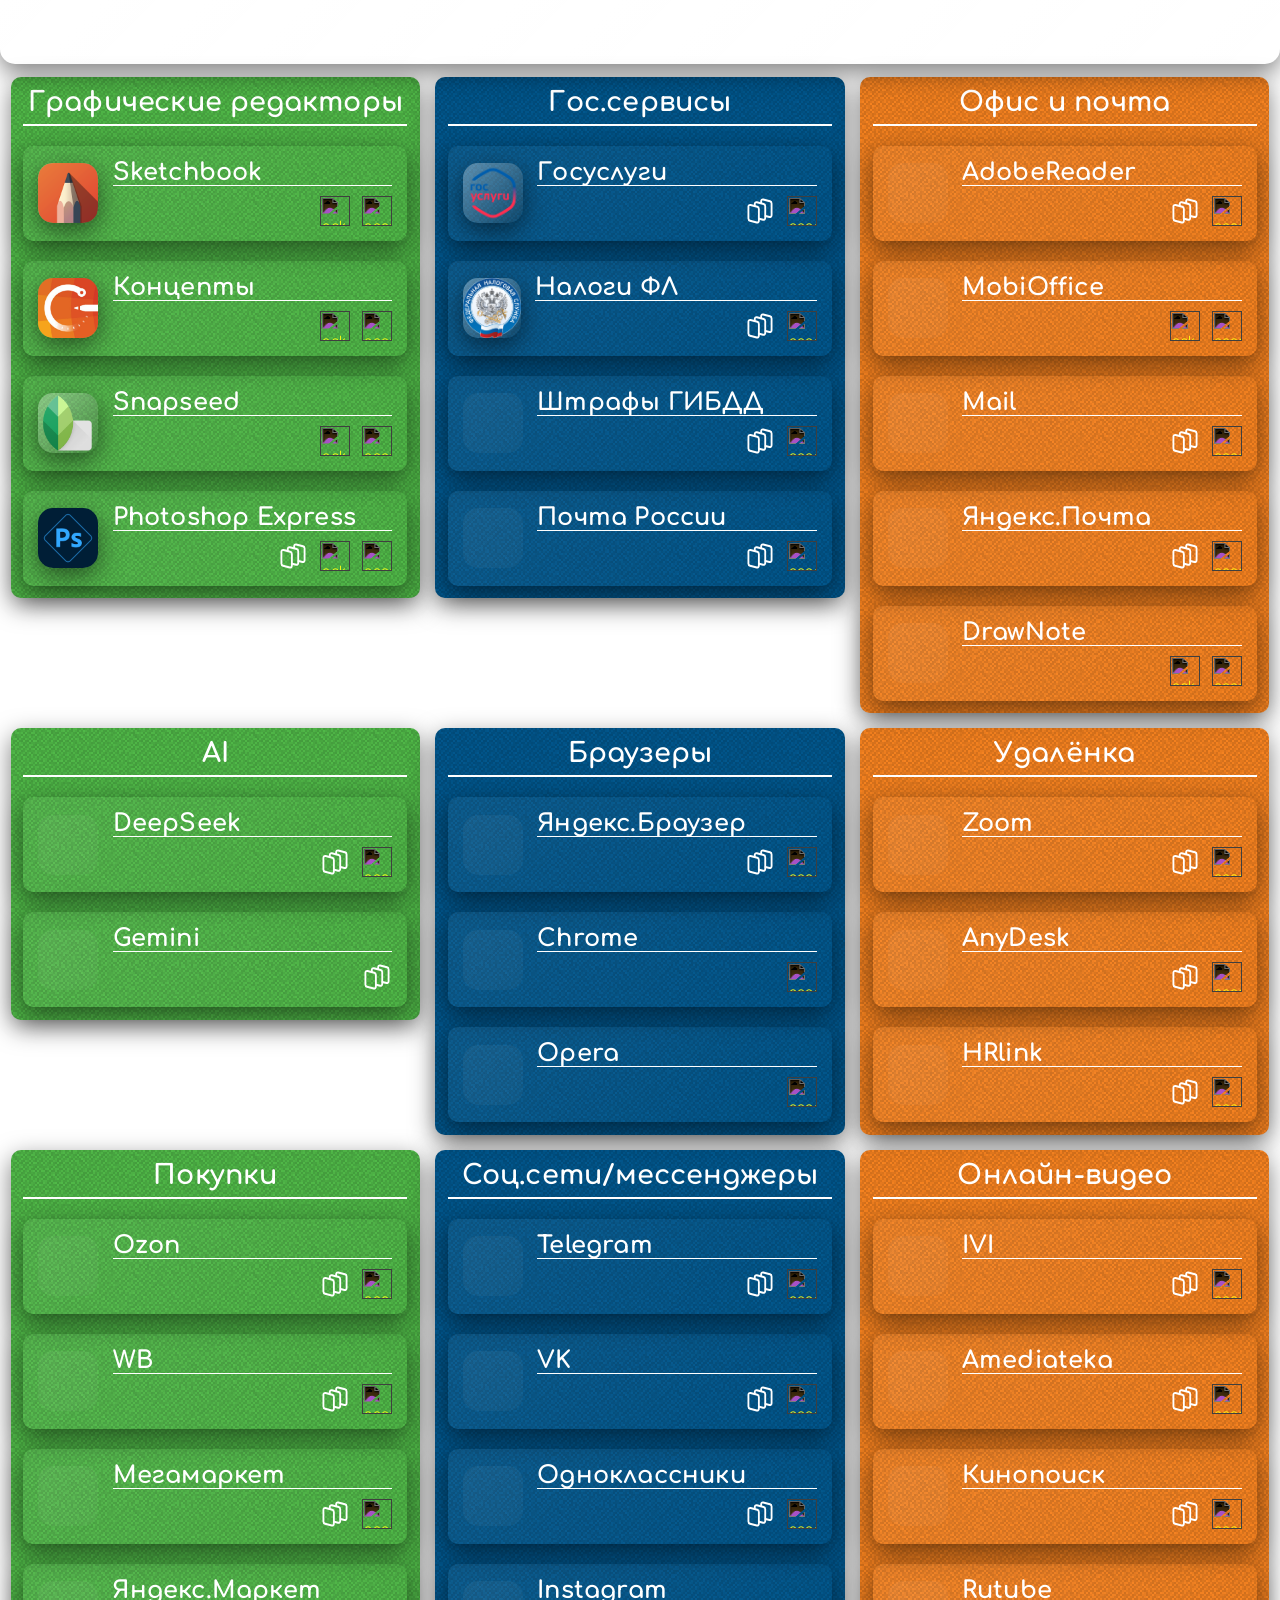
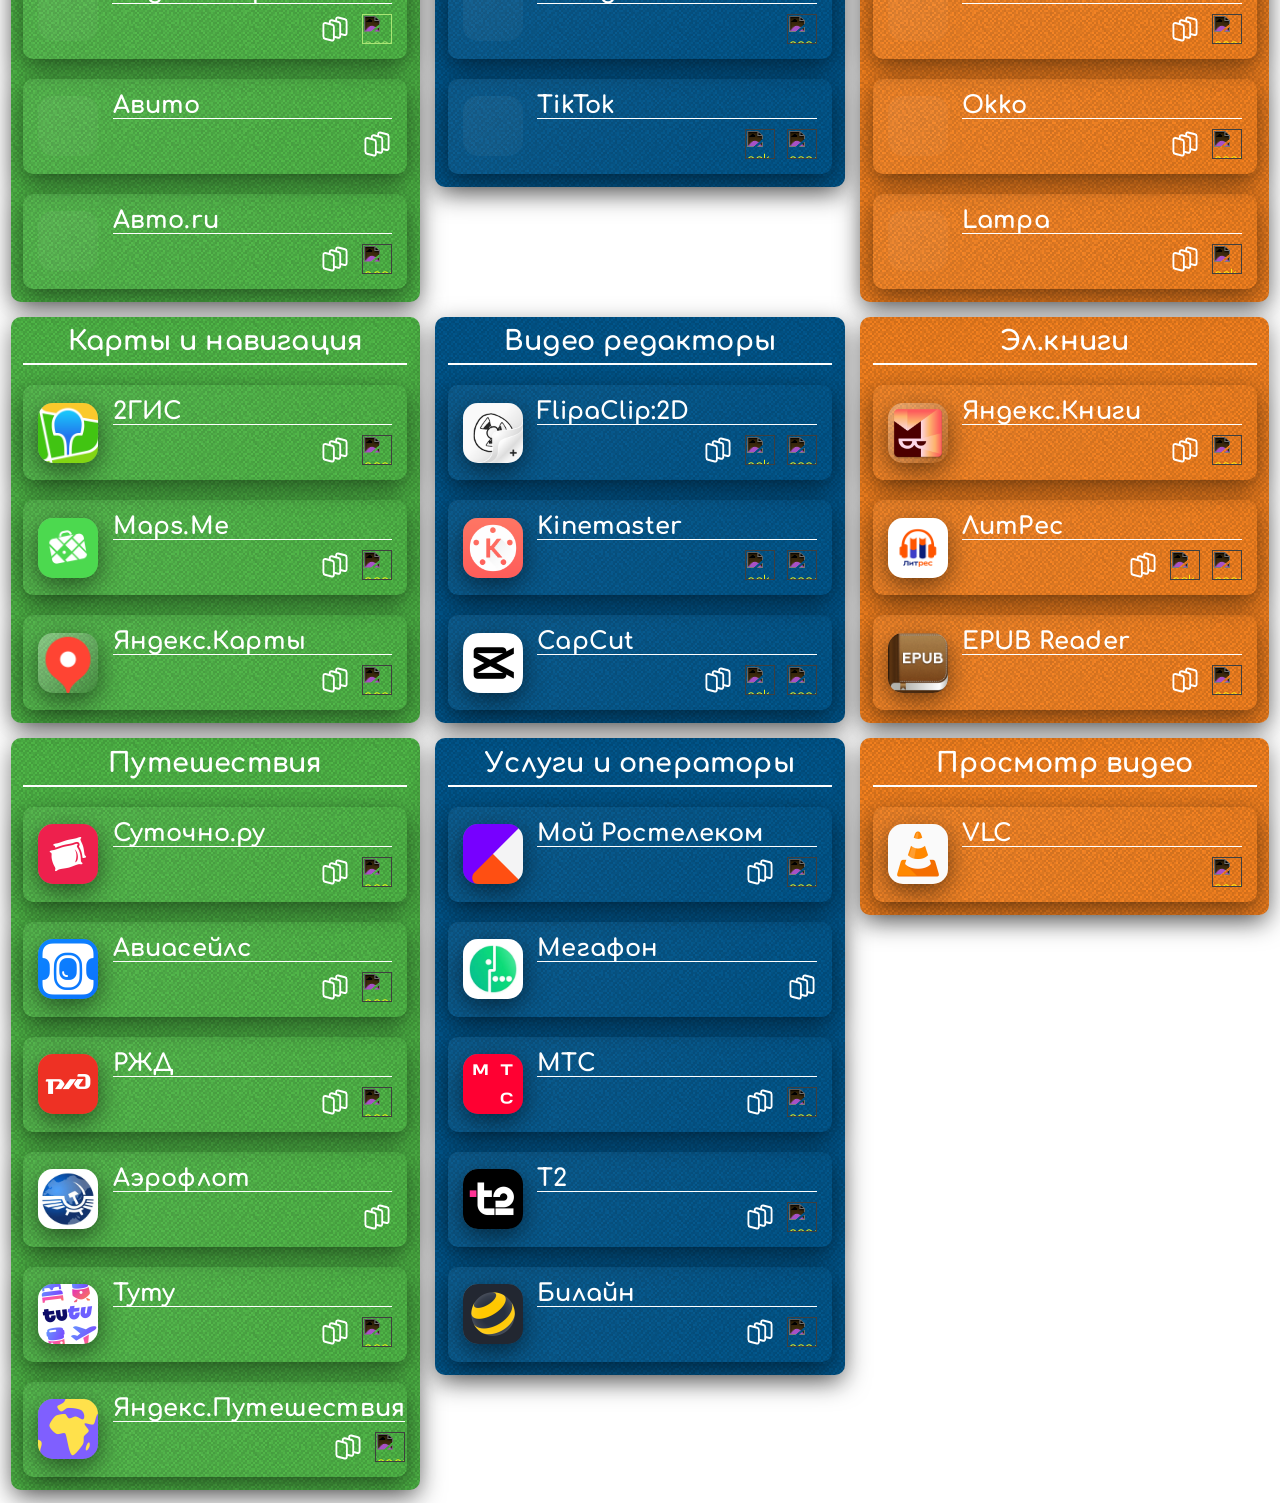
==== commit 37be0e79: "add test nav menu" ====
--- a/index.html
+++ b/index.html
@@ -17,7 +17,17 @@
     <title>Приложения для планшета</title>
   </head>
   <body>
-    <header></header>
+    <header>
+      <section class="header_container glassmorphism">
+        <nav>
+          <ul class="header_menu">
+            <li class="link_active">
+              <!-- <a href="#">Главная</a> -->
+            </li>
+          </ul>
+        </nav>
+      </section>
+    </header>
     <main id="sections-container">
       <div class="loading">Загрузка приложений...</div>
     </main>
--- a/assets/styles/style.css
+++ b/assets/styles/style.css
@@ -32,11 +32,60 @@
   flex-wrap: wrap;
   gap: 15px 15px;
 }
+.header_container {
+  display: flex;
+  justify-content: center;
+  align-items: center;
+  padding: 2rem;
+  border-radius: 0 0 15px 15px;
+  position: relative;
+}
+
+.header_menu {
+  display: flex;
+  flex-wrap: wrap; /* Разрешаем перенос на новую строку */
+  justify-content: center;
+  gap: 2rem; /* Уменьшаем расстояние между пунктами */
+  max-height: 0;
+  overflow: hidden;
+  opacity: 0;
+  transition: all 0.3s ease-out;
+  padding: 0 1rem;
+}
+.header_container:hover .header_menu {
+  opacity: 1;
+  max-height: 100%; /* Увеличиваем высоту для двух строк*/
+  opacity: 1;
+  margin-top: 10px;
+  overflow-y: auto; /* Добавляем прокрутку если нужно */
+}
+.header_menu li a {
+  color: black;
+  font-family: "Comfortaa", sans-serif;
+  font-size: 0.9em;
+  padding: 0.5rem 1rem;
+  border-radius: 20px;
+  transition: all 0.3s ease;
+  white-space: nowrap; /* Запрещаем перенос текста */
+}
+.header_menu li a:hover {
+  background: linear-gradient(
+    135deg,
+    rgba(255, 255, 255, 0.3),
+    rgba(255, 255, 255, 0)
+  );
+  backdrop-filter: blur(2px);
+}
+
+.link_active a {
+  background: rgba(255, 255, 255, 0.3);
+  font-weight: bold;
+}
 
 .app_image {
-  width: 20%;
+  width: 5em;
+  height: 5em;
   border-radius: 15px;
-  /* background-color: rgba(255, 255, 255, 0.3); */
   background: linear-gradient(
     135deg,
     rgba(255, 255, 255, 0.3),
@@ -200,6 +249,15 @@
     );
     backdrop-filter: blur(2px);
   }
+  .header_menu {
+    flex-direction: column;
+    align-items: center;
+    gap: 1rem;
+  }
+
+  .header_container:hover .header_menu {
+    height: 40rem;
+  }
 }
 
 /* Планшеты */
@@ -226,4 +284,14 @@
     opacity: 1;
     margin-top: 10px;
   }
-}
+  .header_menu {
+    gap: 1rem;
+    max-height: 200px; /* Больше места для мобильных */
+    overflow-y: auto;
+  }
+
+  .header_menu li a {
+    font-size: 0.8em;
+    padding: 0.4rem 0.8rem;
+  }
+}
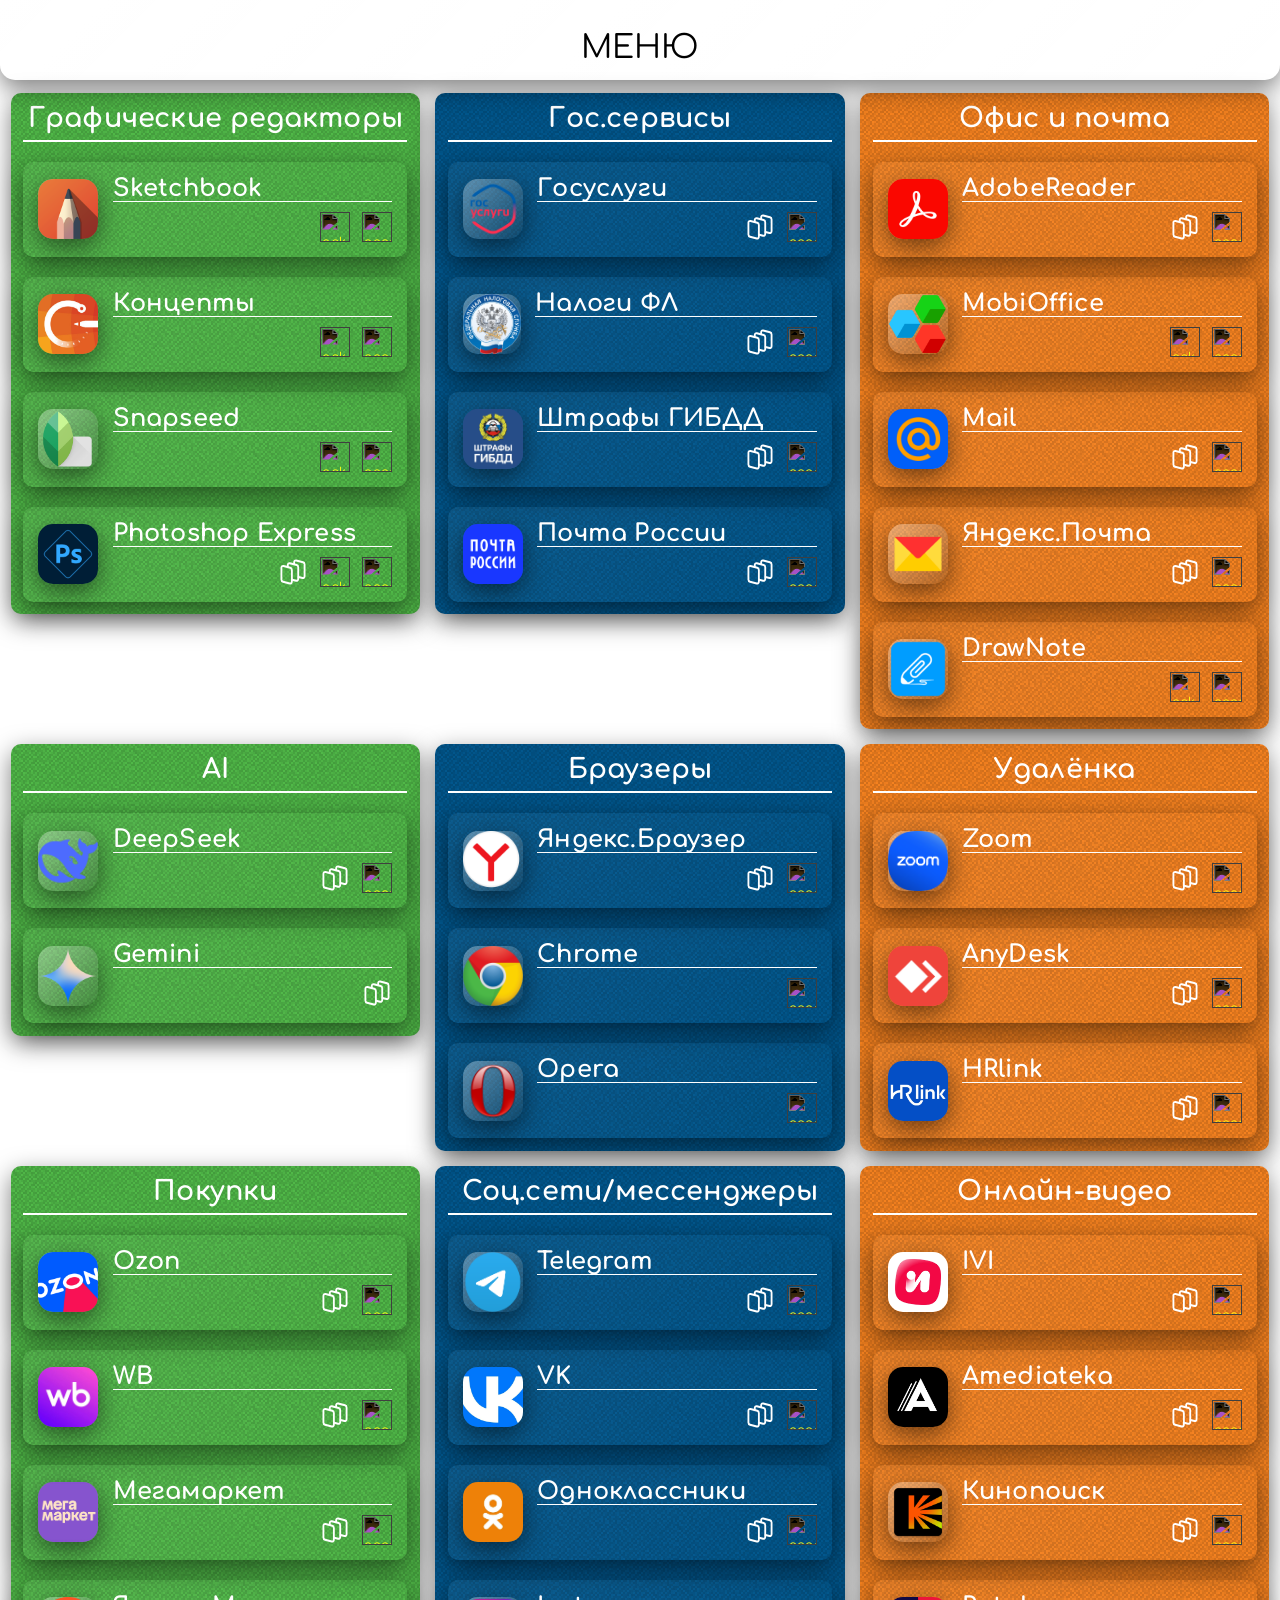
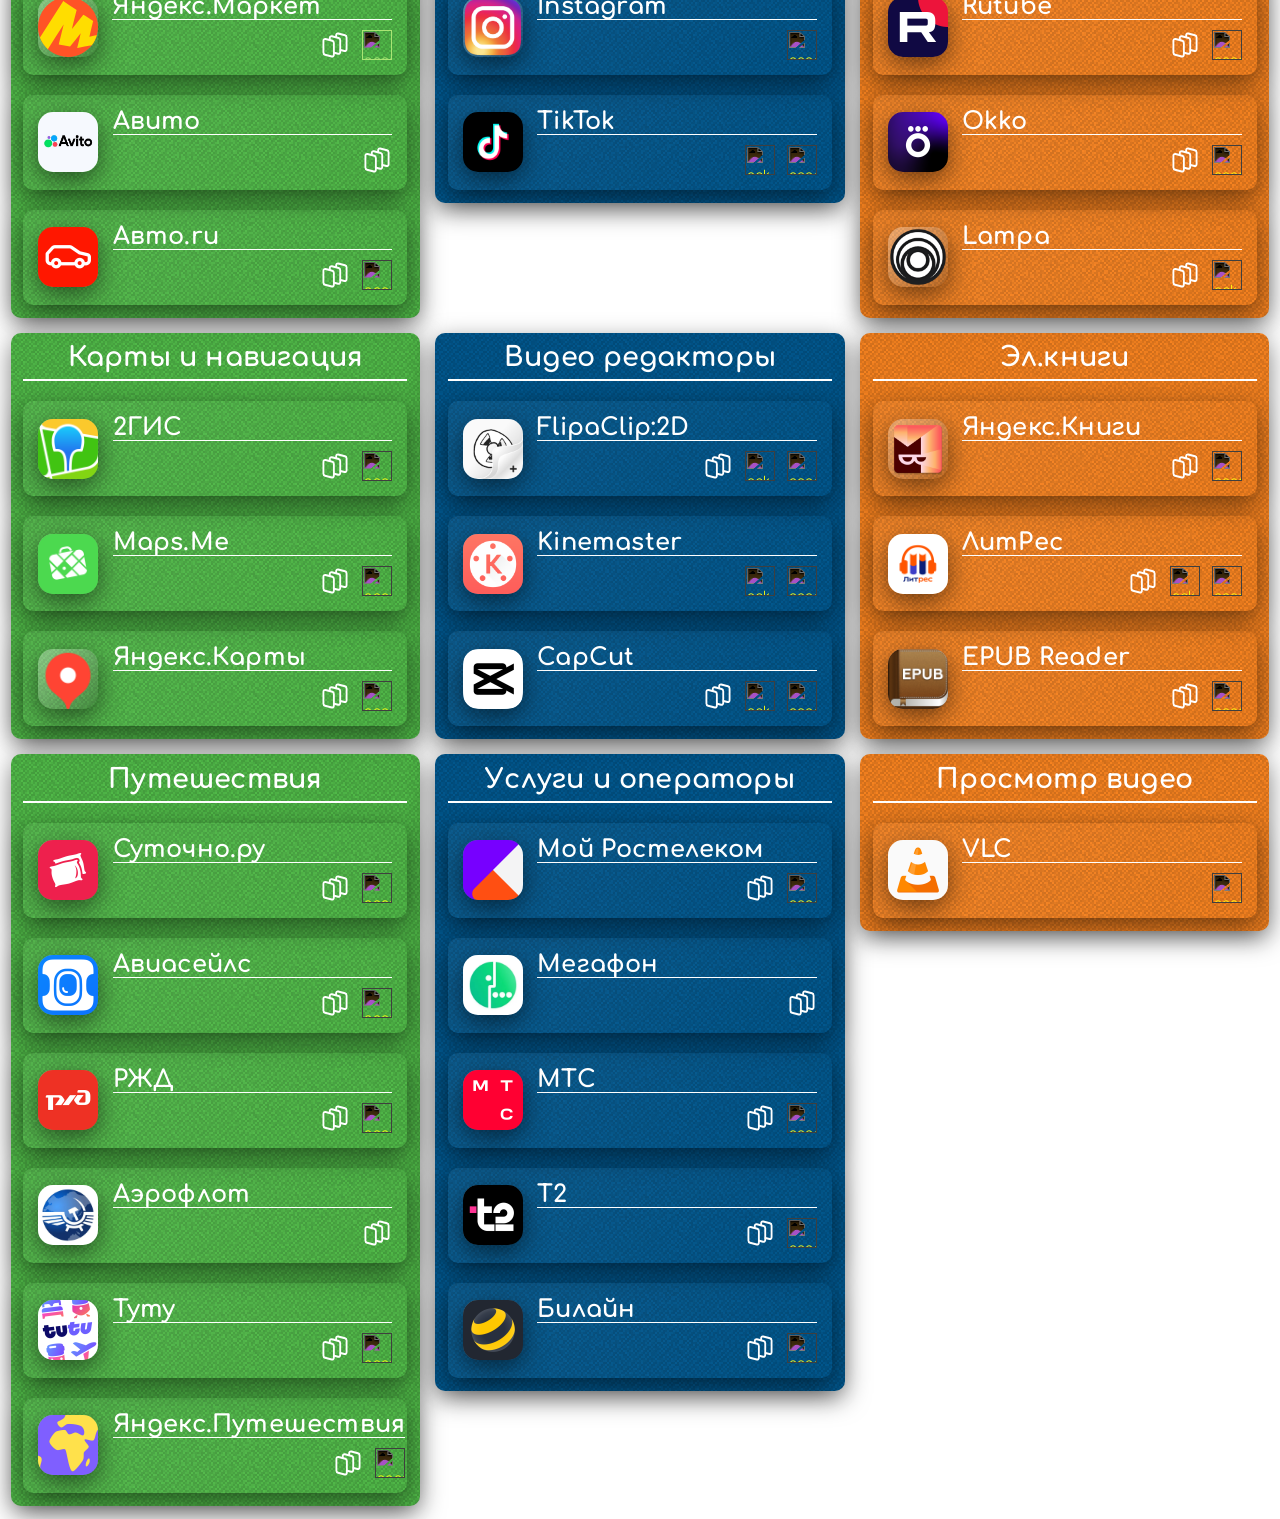
==== commit e192a458: "add test2 nav menu" ====
--- a/index.html
+++ b/index.html
@@ -20,11 +20,8 @@
     <header>
       <section class="header_container glassmorphism">
         <nav>
-          <ul class="header_menu">
-            <li class="link_active">
-              <!-- <a href="#">Главная</a> -->
-            </li>
-          </ul>
+          <p class="menu">МЕНЮ</p>
+          <ul class="header_menu"></ul>
         </nav>
       </section>
     </header>
@@ -32,6 +29,7 @@
       <div class="loading">Загрузка приложений...</div>
     </main>
     <footer></footer>
+    <div id="scrollToTop" class="scroll-to-top">↑</div>
     <script src="./sections-loader.js"></script>
     <script>
       document.addEventListener("DOMContentLoaded", function () {
--- a/assets/styles/style.css
+++ b/assets/styles/style.css
@@ -32,20 +32,36 @@
   flex-wrap: wrap;
   gap: 15px 15px;
 }
+li {
+  padding: 1rem;
+  border-radius: 20px;
+}
+li:hover {
+  transition: all 0.3s ease;
+  box-shadow: 0 0.5rem 1rem rgba(0, 0, 0, 0.5);
+}
+.menu {
+  font-family: "Comfortaa", sans-serif;
+  font-weight: 400;
+  font-size: 2em;
+  letter-spacing: 0.2px;
+  line-height: 2em;
+  display: flex;
+  justify-content: center;
+}
 .header_container {
   display: flex;
   justify-content: center;
   align-items: center;
-  padding: 2rem;
+  padding-top: 1rem;
   border-radius: 0 0 15px 15px;
   position: relative;
 }
 
 .header_menu {
   display: flex;
-  flex-wrap: wrap; /* Разрешаем перенос на новую строку */
-  justify-content: center;
-  gap: 2rem; /* Уменьшаем расстояние между пунктами */
+  flex-wrap: wrap;
+  justify-content: center;
   max-height: 0;
   overflow: hidden;
   opacity: 0;
@@ -54,32 +70,17 @@
 }
 .header_container:hover .header_menu {
   opacity: 1;
-  max-height: 100%; /* Увеличиваем высоту для двух строк*/
-  opacity: 1;
-  margin-top: 10px;
-  overflow-y: auto; /* Добавляем прокрутку если нужно */
+  max-height: 100%;
+  padding: 1rem;
 }
 .header_menu li a {
   color: black;
   font-family: "Comfortaa", sans-serif;
-  font-size: 0.9em;
-  padding: 0.5rem 1rem;
+  font-size: 1.2em;
+  padding: 1.5rem;
   border-radius: 20px;
   transition: all 0.3s ease;
-  white-space: nowrap; /* Запрещаем перенос текста */
-}
-.header_menu li a:hover {
-  background: linear-gradient(
-    135deg,
-    rgba(255, 255, 255, 0.3),
-    rgba(255, 255, 255, 0)
-  );
-  backdrop-filter: blur(2px);
-}
-
-.link_active a {
-  background: rgba(255, 255, 255, 0.3);
-  font-weight: bold;
+  white-space: nowrap;
 }
 
 .app_image {
@@ -173,7 +174,6 @@
 .app:hover .description {
   opacity: 1;
   max-height: 100px;
-  opacity: 1;
   margin-top: 10px;
 }
 .icons_download {
@@ -195,7 +195,47 @@
 .image_download:hover {
   transform: scale(1.2);
 }
-/* Версия для очень маленьких экранов */
+.scroll-to-top {
+  position: fixed;
+  bottom: 30px;
+  right: 30px;
+  width: 50px;
+  height: 50px;
+  background: linear-gradient(
+    135deg,
+    rgba(255, 255, 255, 0.2),
+    rgba(255, 255, 255, 0.1)
+  );
+  backdrop-filter: blur(10px);
+  border-radius: 50%;
+  display: flex;
+  justify-content: center;
+  align-items: center;
+  font-size: 24px;
+  color: black;
+  cursor: pointer;
+  opacity: 0;
+  visibility: hidden;
+  transition: all 0.3s ease;
+  box-shadow: 0 4px 12px rgba(0, 0, 0, 0.3);
+  z-index: 1000;
+}
+
+.scroll-to-top:hover {
+  background: linear-gradient(
+    135deg,
+    rgba(255, 255, 255, 0.3),
+    rgba(255, 255, 255, 0.2)
+  );
+  transform: translateY(-3px);
+  box-shadow: 0 8px 24px rgba(0, 0, 0, 0.4);
+}
+
+.scroll-to-top.active {
+  opacity: 1;
+  visibility: visible;
+}
+
 @media (min-width: 200px) and (max-width: 699px) {
   main {
     padding: 0 10px;
@@ -255,12 +295,15 @@
     gap: 1rem;
   }
 
-  .header_container:hover .header_menu {
-    height: 40rem;
-  }
-}
-
-/* Планшеты */
+  .scroll-to-top {
+    bottom: 20px;
+    right: 20px;
+    width: 45px;
+    height: 45px;
+    font-size: 20px;
+  }
+}
+
 @media (min-width: 700px) and (max-width: 1023px) {
   .group {
     max-width: 45%;
@@ -286,7 +329,7 @@
   }
   .header_menu {
     gap: 1rem;
-    max-height: 200px; /* Больше места для мобильных */
+    max-height: 200px;
     overflow-y: auto;
   }
 
@@ -294,4 +337,11 @@
     font-size: 0.8em;
     padding: 0.4rem 0.8rem;
   }
-}
+  .scroll-to-top {
+    bottom: 15px;
+    right: 15px;
+    width: 40px;
+    height: 40px;
+    font-size: 18px;
+  }
+}
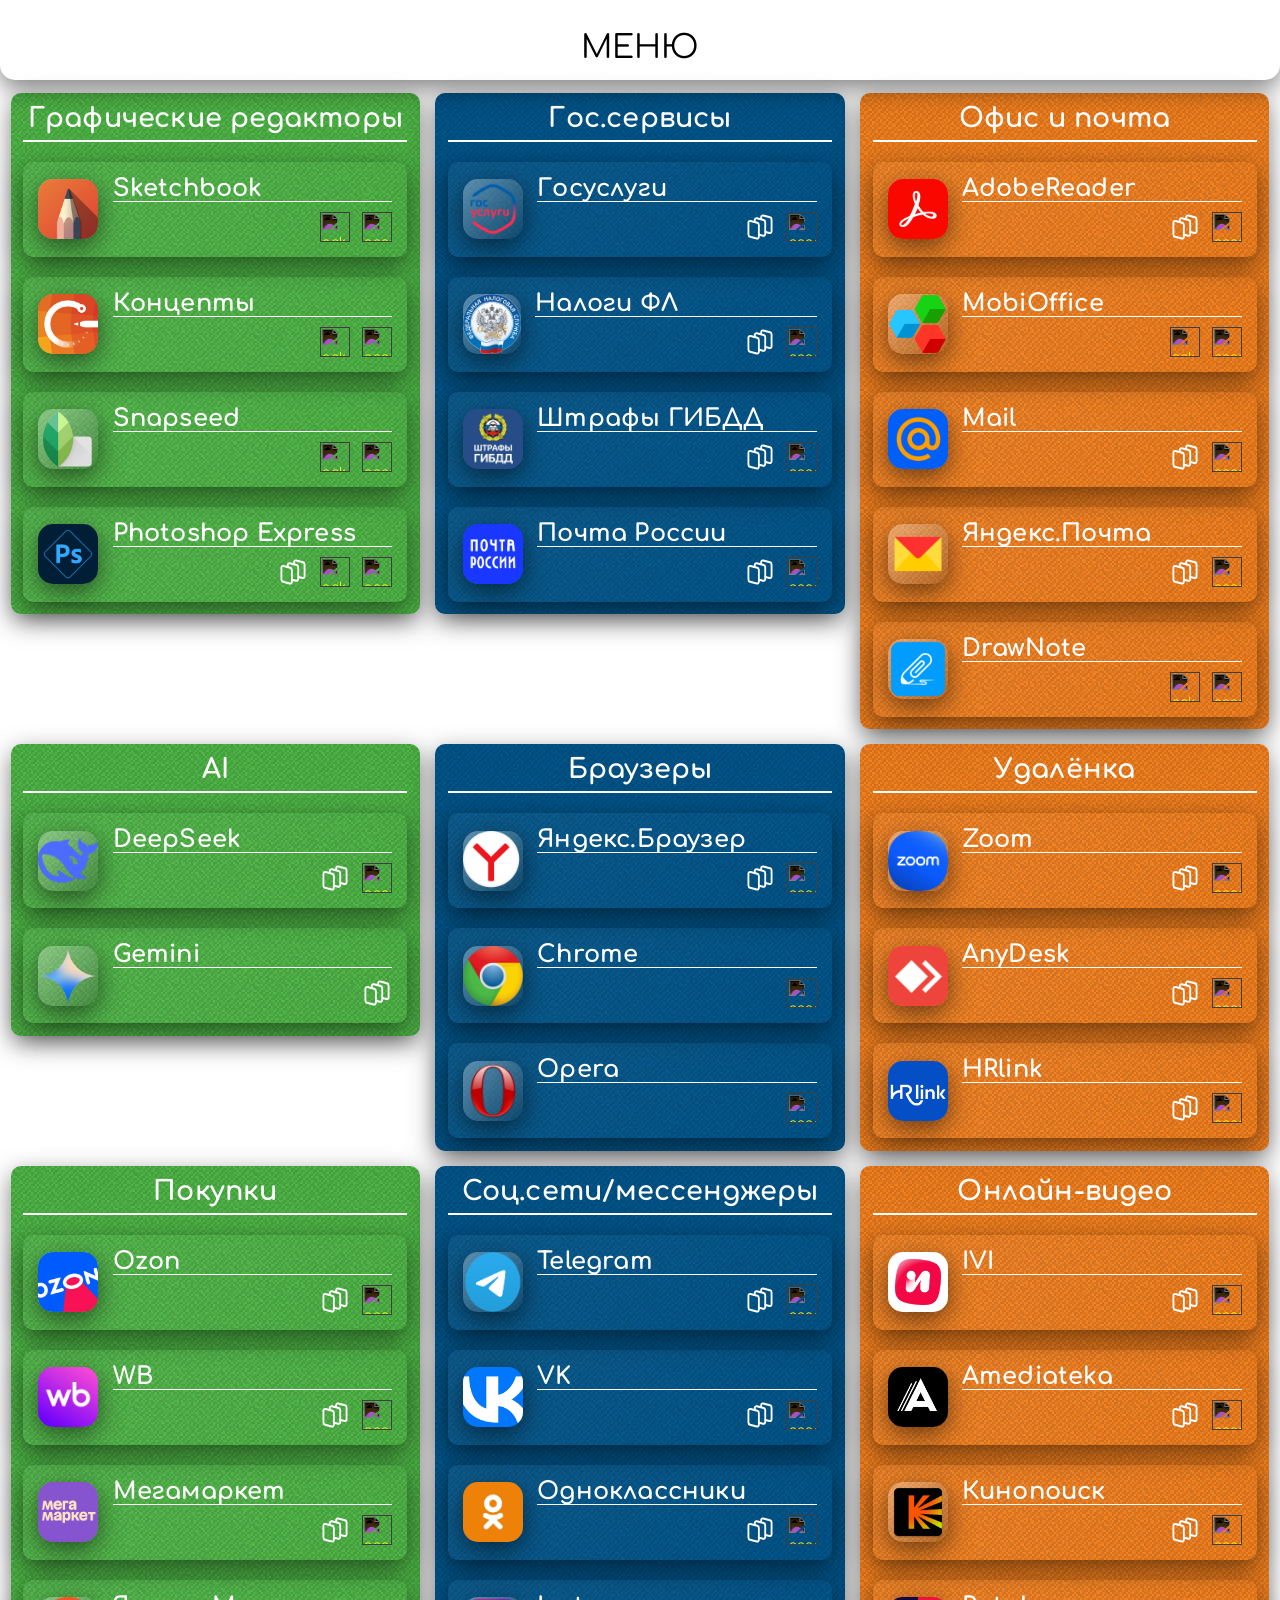
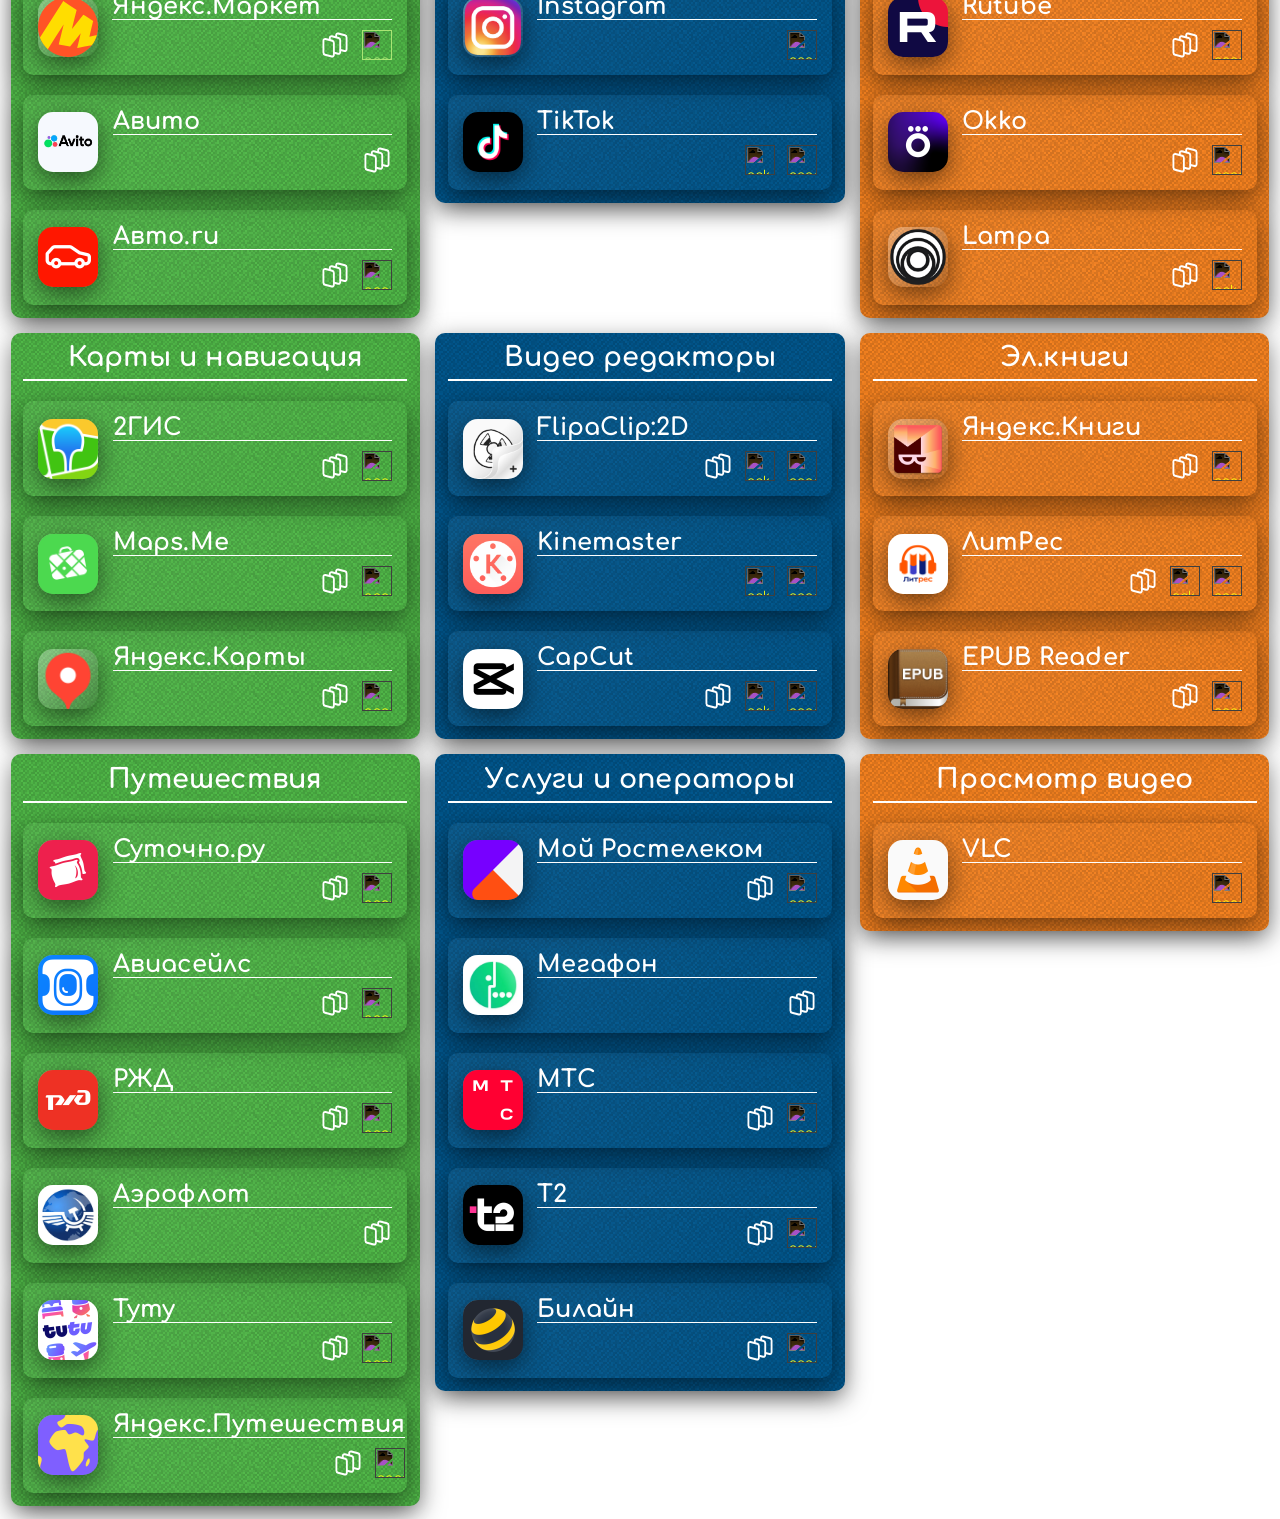
==== commit 3f4cc7d3: "add test3 nav menu" ====
--- a/index.html
+++ b/index.html
@@ -25,6 +25,7 @@
         </nav>
       </section>
     </header>
+    <div class="overlay" id="overlay"></div>
     <main id="sections-container">
       <div class="loading">Загрузка приложений...</div>
     </main>
--- a/assets/styles/style.css
+++ b/assets/styles/style.css
@@ -31,6 +31,8 @@
   justify-content: center;
   flex-wrap: wrap;
   gap: 15px 15px;
+  position: relative;
+  z-index: 1;
 }
 li {
   padding: 1rem;
@@ -56,6 +58,8 @@
   padding-top: 1rem;
   border-radius: 0 0 15px 15px;
   position: relative;
+  z-index: 1000;
+  cursor: pointer;
 }
 
 .header_menu {
@@ -67,12 +71,31 @@
   opacity: 0;
   transition: all 0.3s ease-out;
   padding: 0 1rem;
-}
-.header_container:hover .header_menu {
+  position: absolute;
+  top: 100%;
+  left: 0;
+  right: 0;
+  background: linear-gradient(
+    135deg,
+    rgba(255, 255, 255, 0.95),
+    rgba(255, 255, 255, 0.98)
+  );
+  backdrop-filter: blur(20px);
+  border-radius: 0 0 15px 15px;
+  box-shadow: 0 8px 32px rgba(0, 0, 0, 0.3);
+  z-index: 1001;
+}
+.header_menu.active {
   opacity: 1;
-  max-height: 100%;
+  max-height: 500px;
   padding: 1rem;
 }
+.header_container:hover .header_menu:not(.active) {
+  opacity: 0;
+  max-height: 0;
+  padding: 0 1rem;
+}
+
 .header_menu li a {
   color: black;
   font-family: "Comfortaa", sans-serif;
@@ -82,6 +105,24 @@
   transition: all 0.3s ease;
   white-space: nowrap;
 }
+.overlay {
+  position: fixed;
+  top: 0;
+  left: 0;
+  width: 100%;
+  height: 100%;
+  background: rgba(0, 0, 0, 0.5);
+  backdrop-filter: blur(5px);
+  opacity: 0;
+  visibility: hidden;
+  transition: all 0.3s ease;
+  z-index: 999;
+}
+
+.overlay.active {
+  opacity: 1;
+  visibility: visible;
+}
 
 .app_image {
   width: 5em;
@@ -293,6 +334,16 @@
     flex-direction: column;
     align-items: center;
     gap: 1rem;
+    position: fixed;
+    top: 80px;
+    left: 10px;
+    right: 10px;
+    max-height: 70vh;
+    overflow-y: auto;
+  }
+
+  .header_menu.active {
+    padding: 1.5rem 1rem;
   }
 
   .scroll-to-top {
@@ -329,8 +380,9 @@
   }
   .header_menu {
     gap: 1rem;
-    max-height: 200px;
+    max-height: 300px;
     overflow-y: auto;
+    position: absolute;
   }
 
   .header_menu li a {
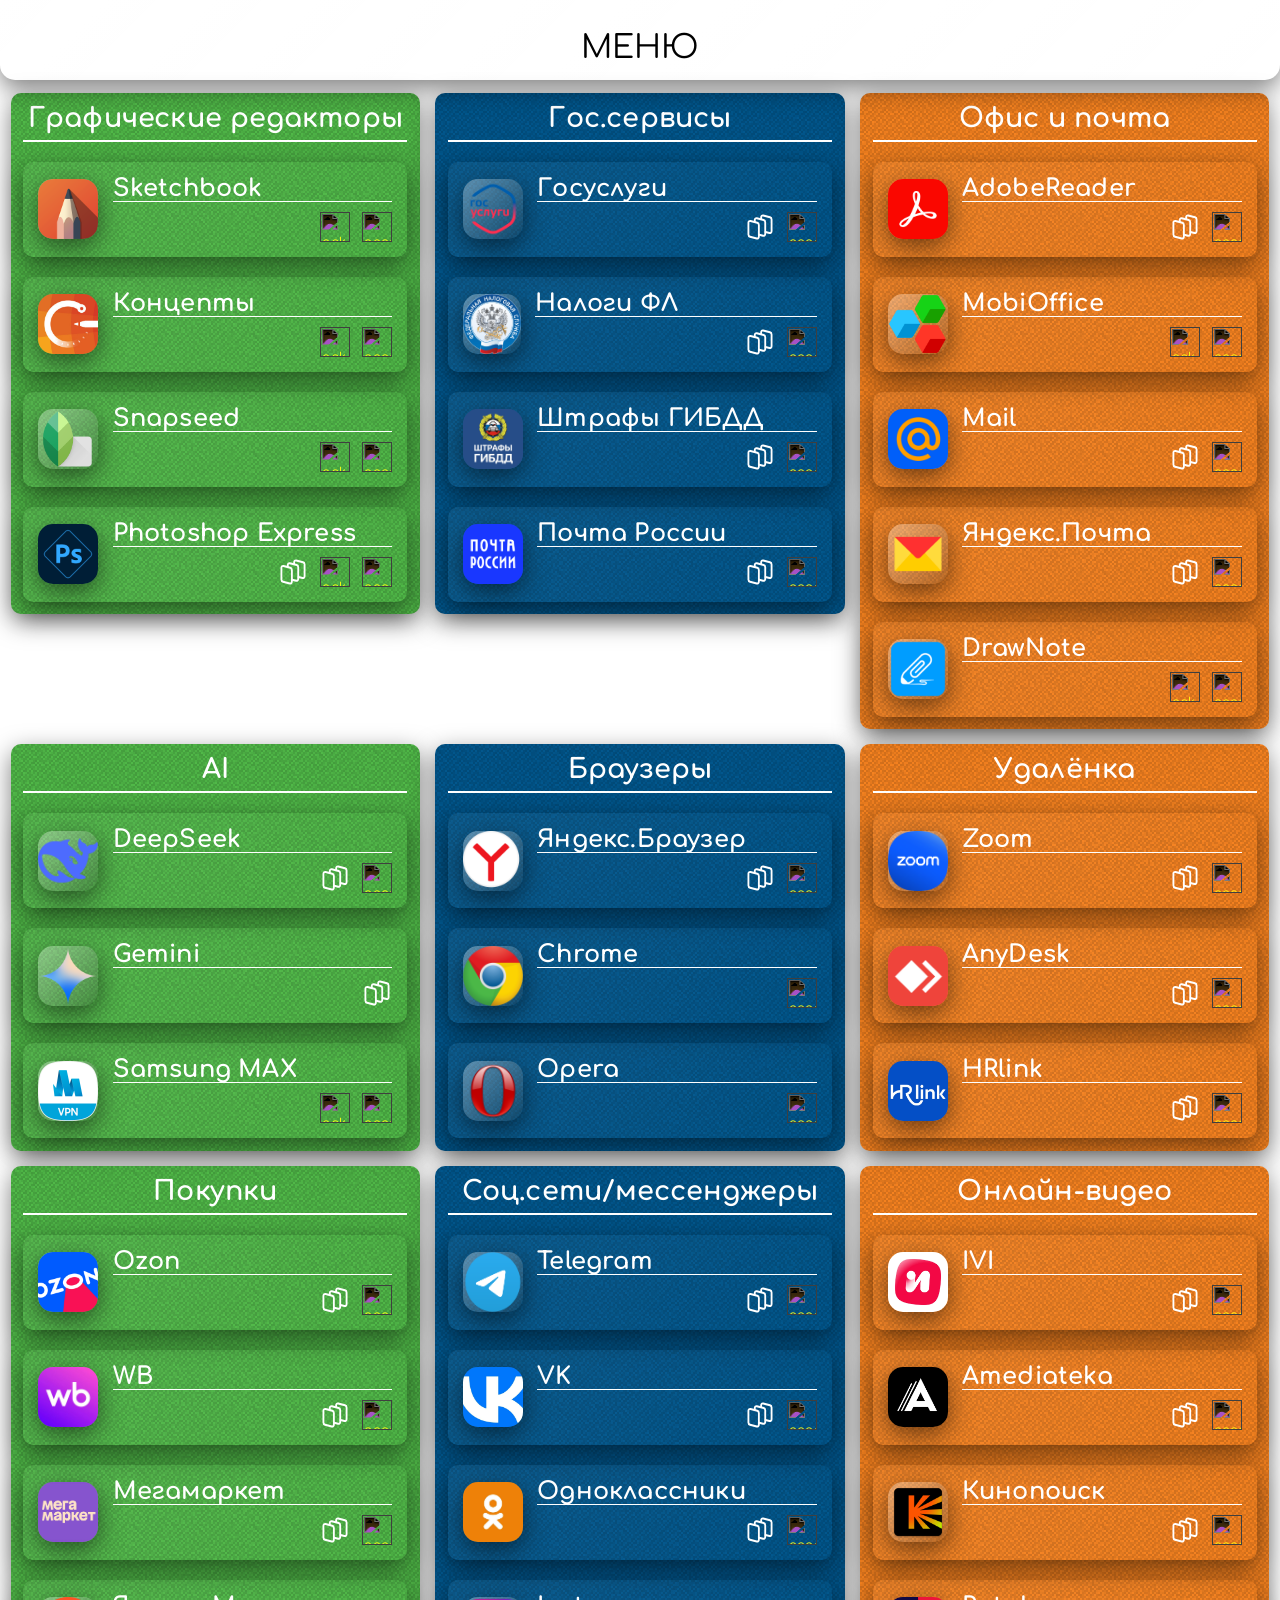
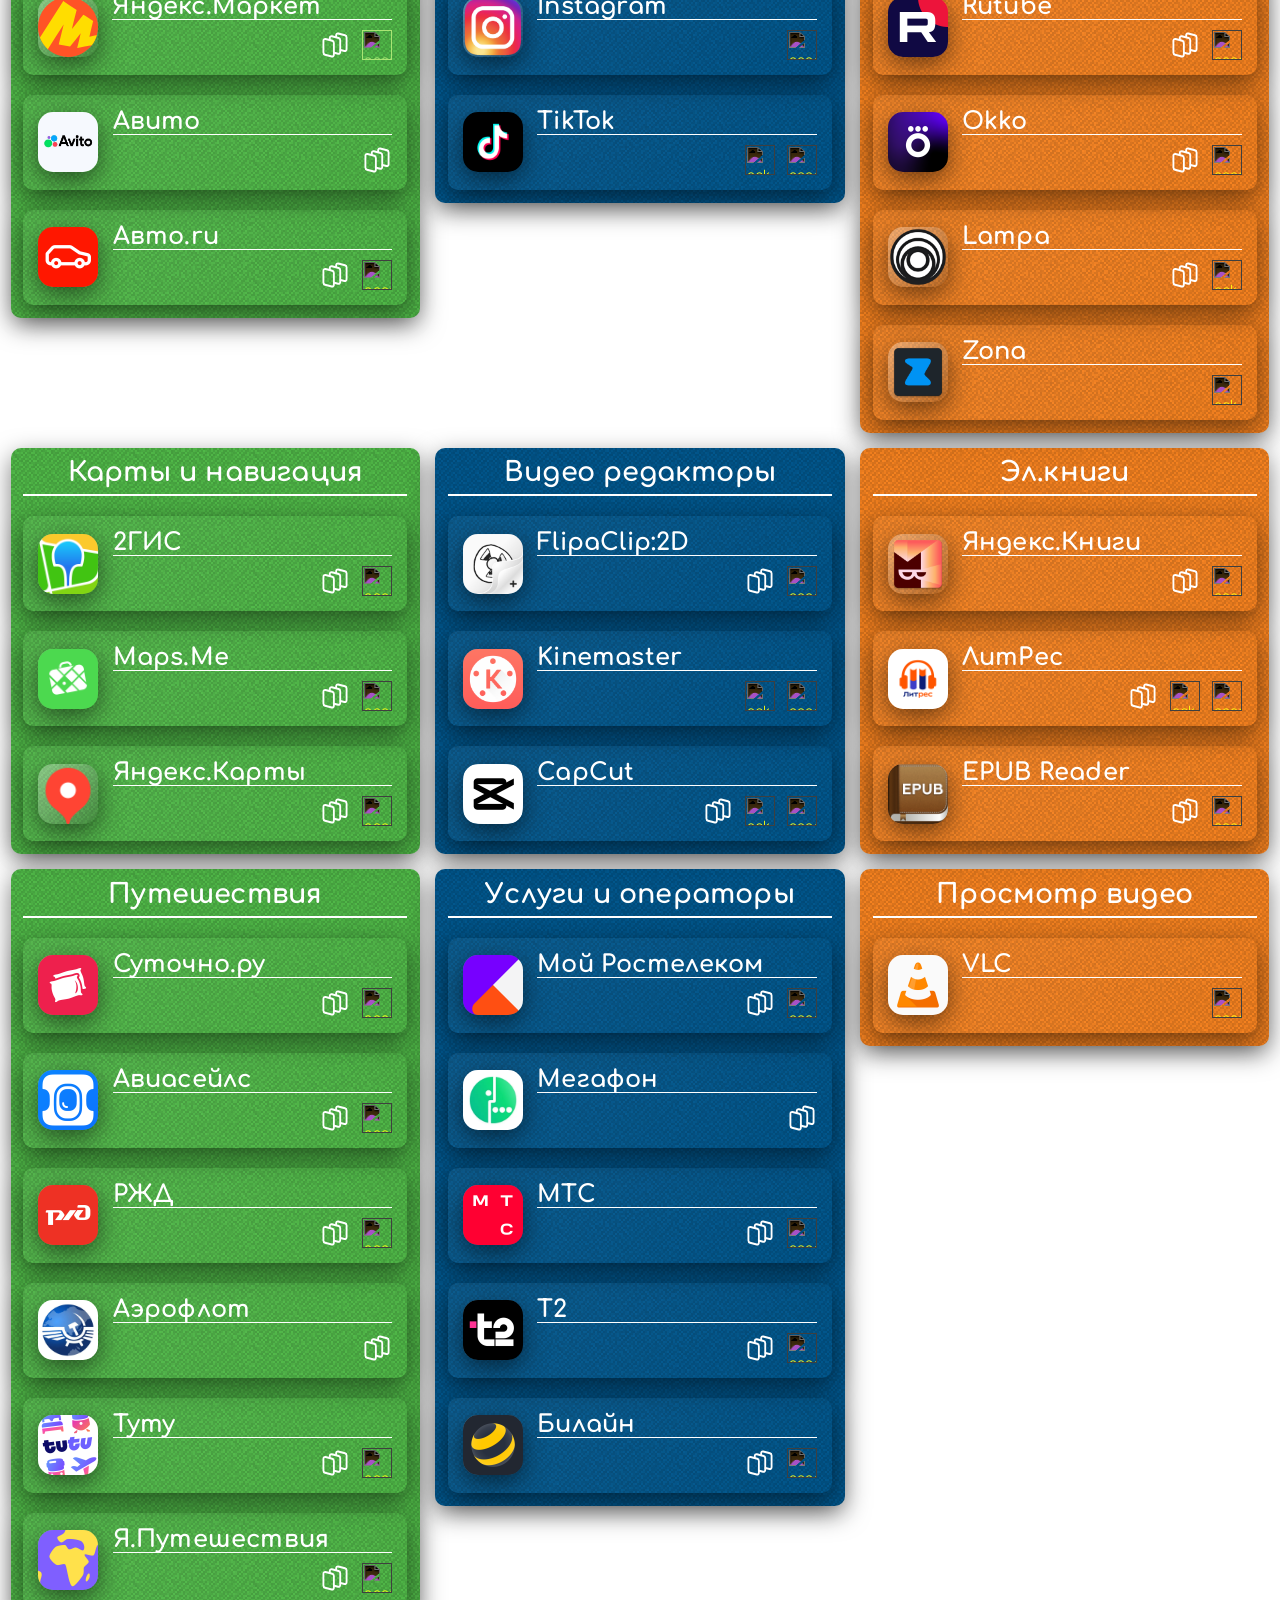
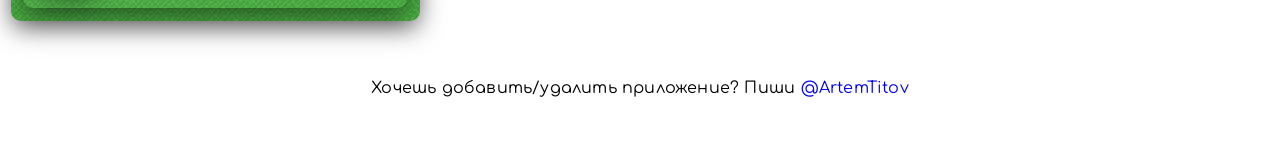
==== commit 9a292aeb: "add contact" ====
--- a/index.html
+++ b/index.html
@@ -29,7 +29,12 @@
     <main id="sections-container">
       <div class="loading">Загрузка приложений...</div>
     </main>
-    <footer></footer>
+    <footer>
+      <p>
+        Хочешь добавить/удалить приложение? Пиши
+        <a href="https://t.me/ArtemTitov">@ArtemTitov</a>
+      </p>
+    </footer>
     <div id="scrollToTop" class="scroll-to-top">↑</div>
     <script src="./sections-loader.js"></script>
     <script>
--- a/assets/styles/style.css
+++ b/assets/styles/style.css
@@ -5,6 +5,8 @@
 
 li {
   list-style: none;
+  padding: 1rem;
+  border-radius: 20px;
 }
 
 a {
@@ -34,10 +36,22 @@
   position: relative;
   z-index: 1;
 }
-li {
-  padding: 1rem;
-  border-radius: 20px;
-}
+footer {
+  margin: 4% 0;
+  font-family: "Comfortaa", sans-serif;
+  font-weight: 400;
+  font-size: 1em;
+  letter-spacing: 0.2px;
+  line-height: 2em;
+  color: black;
+  display: flex;
+  justify-content: center;
+  flex-wrap: wrap;
+  gap: 15px 15px;
+  position: relative;
+  z-index: 1;
+}
+
 li:hover {
   transition: all 0.3s ease;
   box-shadow: 0 0.5rem 1rem rgba(0, 0, 0, 0.5);
@@ -72,7 +86,7 @@
   transition: all 0.3s ease-out;
   padding: 0 1rem;
   position: absolute;
-  top: 100%;
+  top: -500%;
   left: 0;
   right: 0;
   background: linear-gradient(
@@ -84,30 +98,71 @@
   border-radius: 0 0 15px 15px;
   box-shadow: 0 8px 32px rgba(0, 0, 0, 0.3);
   z-index: 1001;
+  will-change: transform, opacity;
 }
 .header_menu.active {
   opacity: 1;
-  max-height: 500px;
+  max-height: 90vh;
   padding: 1rem;
-}
+  top: 100%;
+}
+
 .header_container:hover .header_menu:not(.active) {
   opacity: 0;
   max-height: 0;
   padding: 0 1rem;
 }
+.header_container.glassmorphism.active {
+  border-radius: 0;
+}
+
+.header_menu li {
+  border-radius: 12px;
+  transition: all 0.3s ease;
+  margin: 0.2rem;
+  display: flex;
+  align-items: center;
+}
+.menu_icon {
+  max-width: 2rem;
+  max-height: 2rem;
+  padding: 1rem;
+  filter: invert(1);
+}
+
+.header_menu li:hover {
+  transform: translateY(-2px);
+  /* padding: 2rem; */
+  background: linear-gradient(
+    135deg,
+    rgba(255, 255, 255, 0.05),
+    rgba(255, 255, 255, 0)
+  );
+  backdrop-filter: blur(0.5px);
+}
+.header_menu li:hover a {
+  color: black;
+}
+.header_menu li:hover .menu_icon {
+  filter: invert(0);
+}
 
 .header_menu li a {
-  color: black;
+  color: white;
   font-family: "Comfortaa", sans-serif;
-  font-size: 1.2em;
-  padding: 1.5rem;
-  border-radius: 20px;
+  font-size: 1.1em;
+  font-weight: 500;
+  padding: 0;
+  border-radius: 0;
   transition: all 0.3s ease;
   white-space: nowrap;
-}
+  display: flex;
+  align-items: center;
+}
+
 .overlay {
   position: fixed;
-  top: 0;
+  top: 80px;
   left: 0;
   width: 100%;
   height: 100%;
@@ -115,7 +170,7 @@
   backdrop-filter: blur(5px);
   opacity: 0;
   visibility: hidden;
-  transition: all 0.3s ease;
+  transition: all 0.4s ease;
   z-index: 999;
 }
 
@@ -149,6 +204,7 @@
   box-shadow: 0 8px 24px rgba(0, 0, 0, 0.5);
   transition: transform 0.3s ease-out, box-shadow 0.3s ease-out;
 }
+
 .group:hover {
   transform: translateY(-5px);
   box-shadow: 0 12px 32px rgba(0, 0, 0, 0.6);
@@ -240,8 +296,8 @@
   position: fixed;
   bottom: 30px;
   right: 30px;
-  width: 50px;
-  height: 50px;
+  width: 75px;
+  height: 75px;
   background: linear-gradient(
     135deg,
     rgba(255, 255, 255, 0.2),
@@ -257,7 +313,7 @@
   cursor: pointer;
   opacity: 0;
   visibility: hidden;
-  transition: all 0.3s ease;
+  transition: all 0.4s ease;
   box-shadow: 0 4px 12px rgba(0, 0, 0, 0.3);
   z-index: 1000;
 }
@@ -331,27 +387,61 @@
     backdrop-filter: blur(2px);
   }
   .header_menu {
-    flex-direction: column;
-    align-items: center;
-    gap: 1rem;
     position: fixed;
-    top: 80px;
+    top: -100vh;
     left: 10px;
     right: 10px;
-    max-height: 70vh;
+    max-height: 80vh;
     overflow-y: auto;
+    padding: 0.5rem;
+    transition: all 0.4s ease-out;
+    gap: 1vh;
+    z-index: 1001;
+  }
+  .header_container {
+    position: relative;
+    z-index: 1002;
   }
 
   .header_menu.active {
-    padding: 1.5rem 1rem;
+    top: 80px;
+    padding: 1rem 0.5rem;
+  }
+  .overlay {
+    top: 0;
+    height: 100vh;
+  }
+  .header_menu li {
+    padding: 0.1rem;
+    margin: 0;
+    text-align: center;
+    border: 1px solid rgba(0, 0, 0, 0.1);
+  }
+  .menu_icon {
+    max-width: 1rem;
+    max-height: 1rem;
+    padding: 0;
+  }
+
+  .header_menu li a {
+    font-size: 0.8em;
+    white-space: normal;
+    text-align: center;
+    gap: 0.5rem;
+    padding: 0.6rem;
+  }
+
+  .menu {
+    font-size: 1.5em;
+    padding: 0.5rem 0;
   }
 
   .scroll-to-top {
     bottom: 20px;
     right: 20px;
-    width: 45px;
-    height: 45px;
-    font-size: 20px;
+    width: 60px;
+    height: 60px;
+    font-size: 2rem;
   }
 }
 
@@ -379,21 +469,58 @@
     margin-top: 10px;
   }
   .header_menu {
-    gap: 1rem;
-    max-height: 300px;
+    gap: 0.5rem;
+    max-height: 60vh;
     overflow-y: auto;
     position: absolute;
+    flex-wrap: wrap;
+    justify-content: center;
+  }
+
+  .header_menu.active {
+    padding: 1rem;
+  }
+
+  .header_menu li {
+    flex: 0 0 calc(33.333% - 1rem);
+    text-align: center;
+    padding: 0.8rem 0.5rem;
   }
 
   .header_menu li a {
-    font-size: 0.8em;
-    padding: 0.4rem 0.8rem;
+    font-size: 0.85em;
+    white-space: normal;
+    line-height: 1.3;
+    gap: 0.5rem;
   }
   .scroll-to-top {
     bottom: 15px;
     right: 15px;
-    width: 40px;
-    height: 40px;
-    font-size: 18px;
-  }
-}
+    width: 75px;
+    height: 75px;
+    font-size: 2rem;
+  }
+  .menu_icon {
+    padding: 0;
+    max-width: 1.5rem;
+    max-height: 1.5rem;
+  }
+}
+@media (min-width: 1024px) {
+  .header_menu {
+    max-height: 50vh;
+    overflow-y: auto;
+  }
+
+  .header_menu.active {
+    padding: 1.5rem;
+  }
+
+  .header_menu li {
+    flex: 0 0 auto;
+  }
+
+  .header_menu li a {
+    font-size: 1em;
+  }
+}
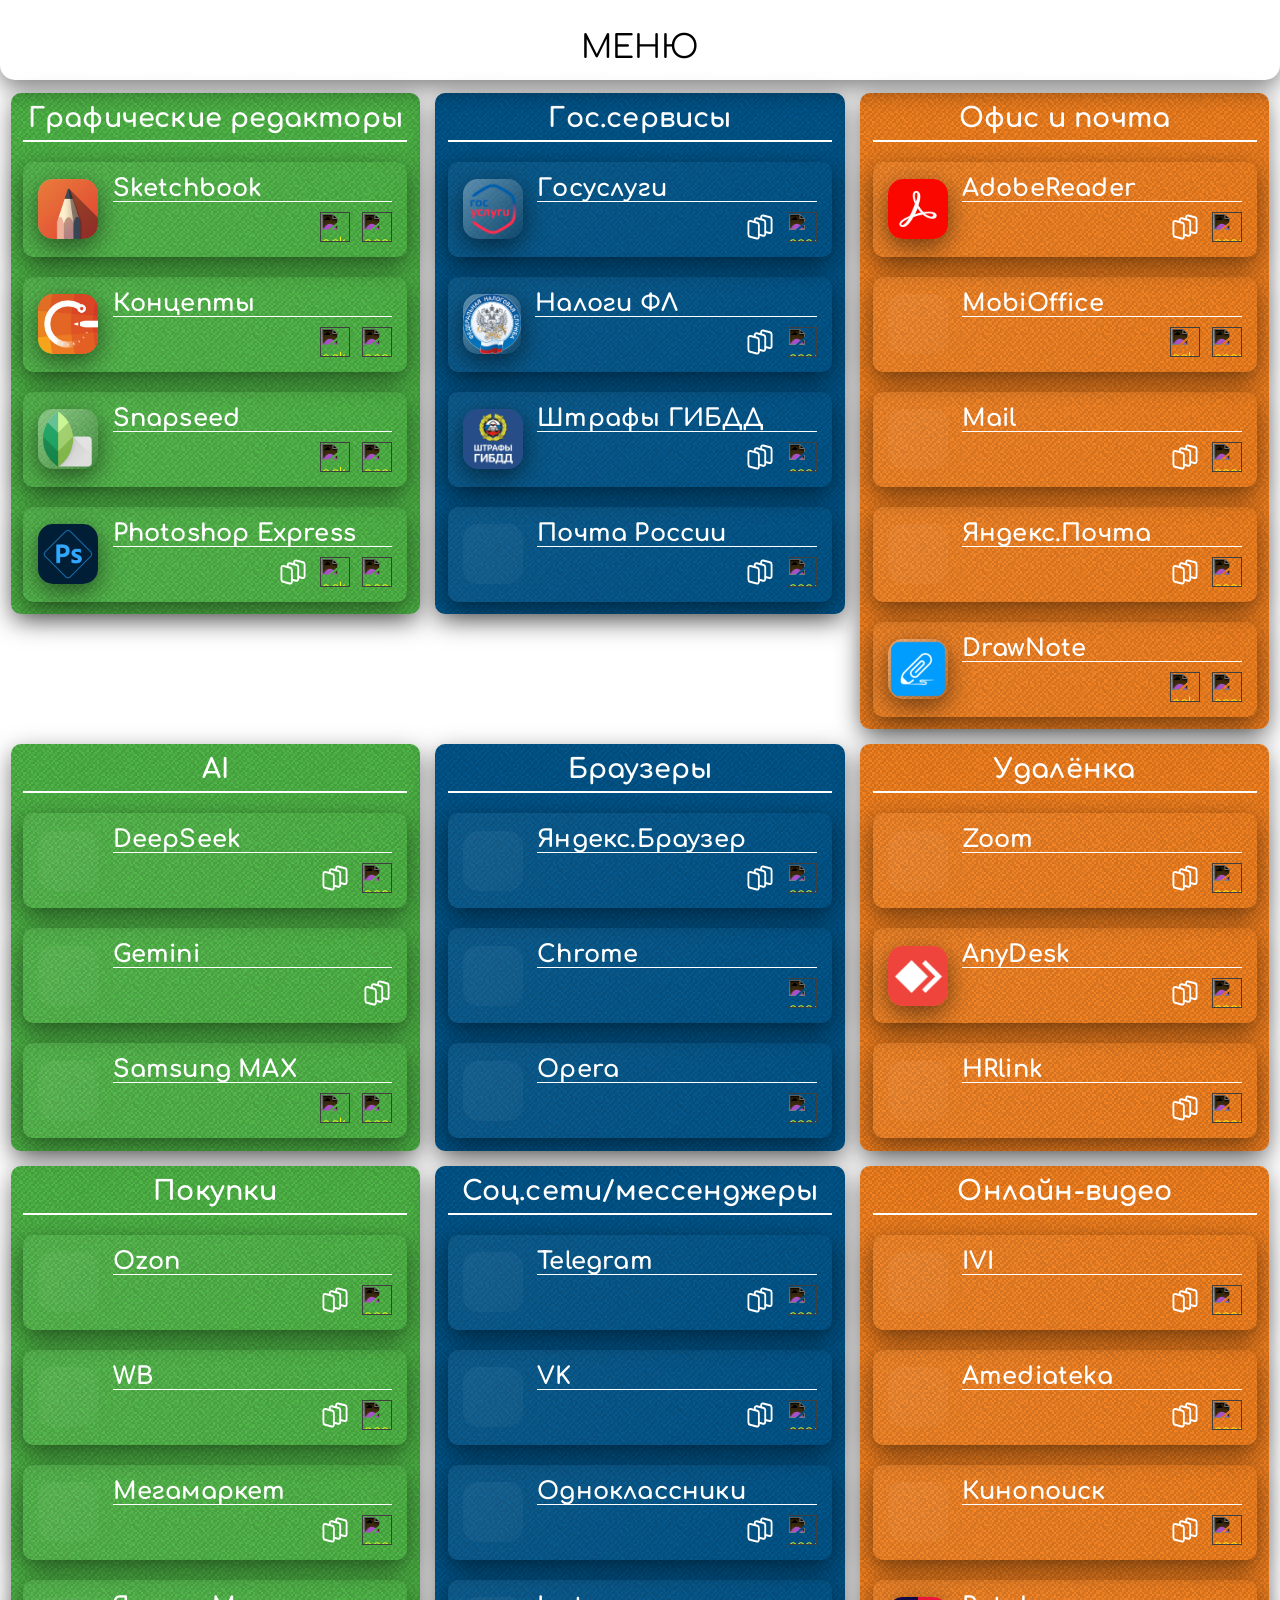
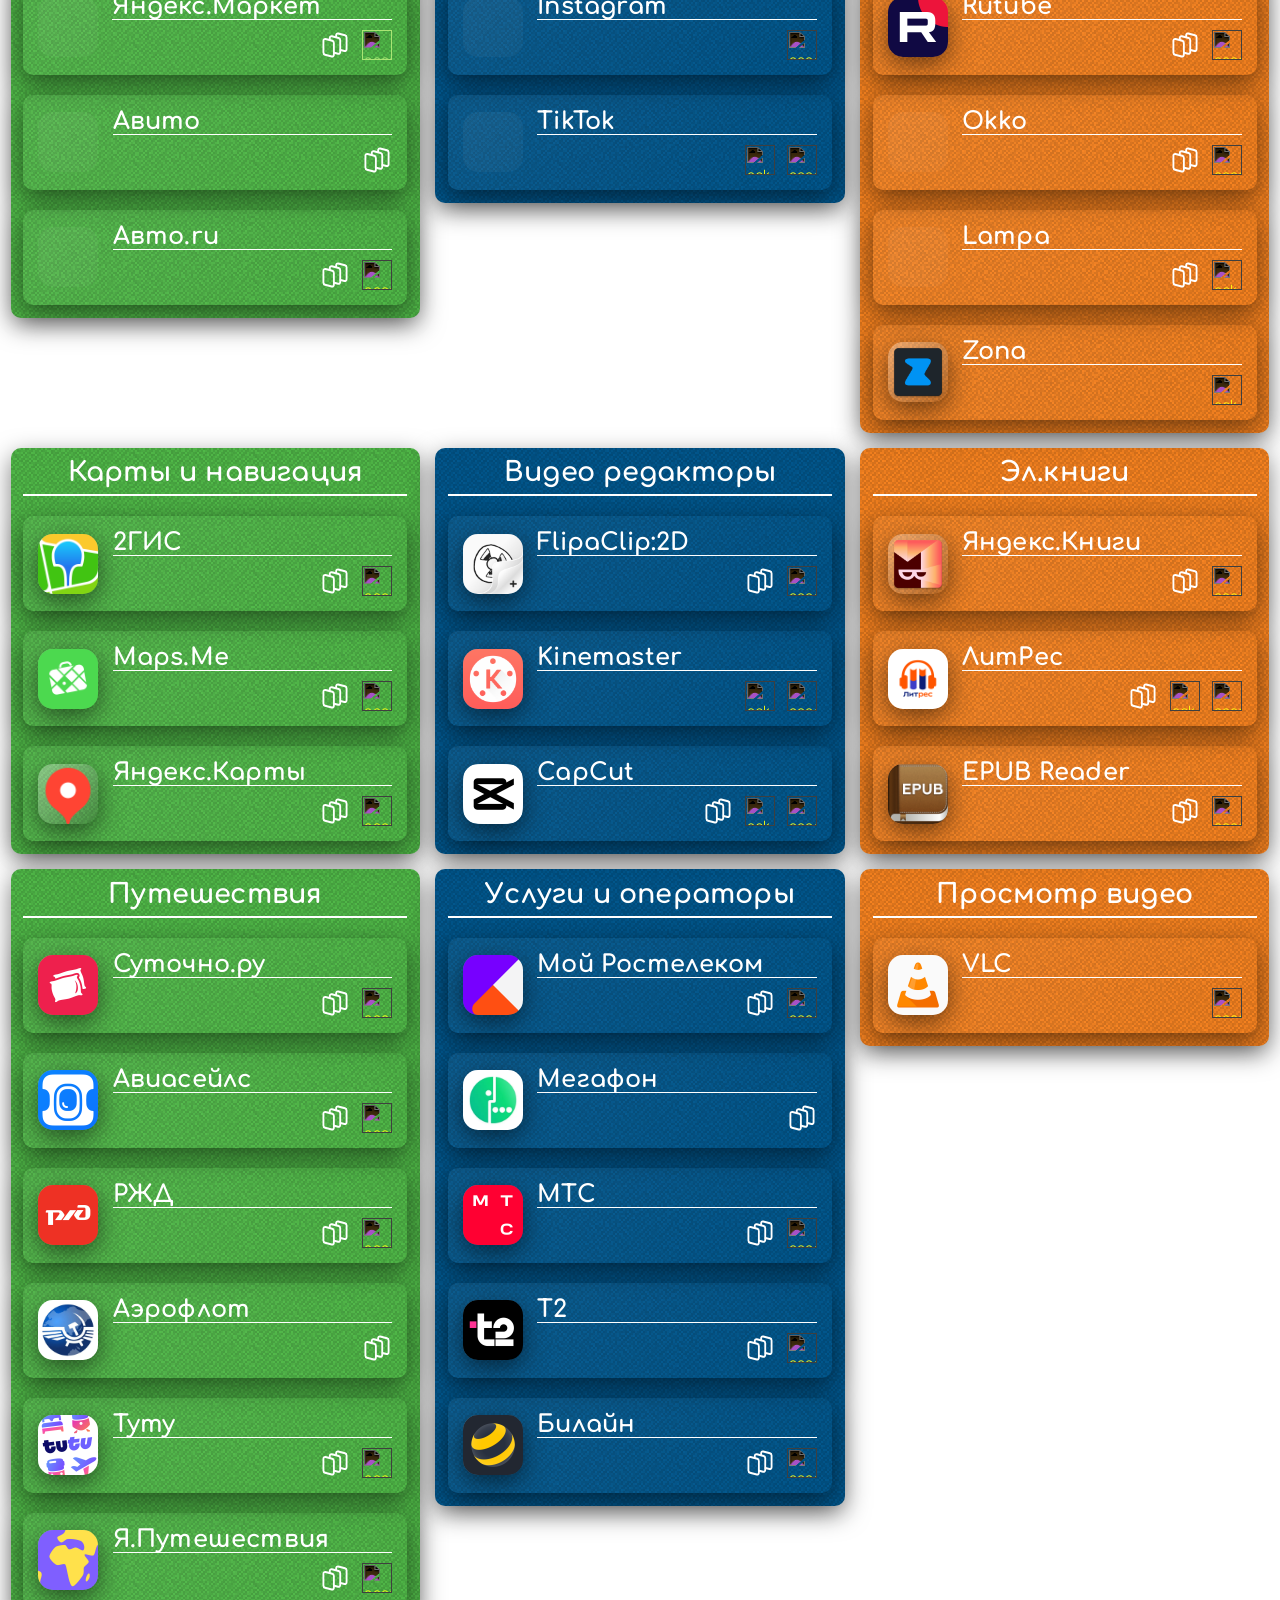
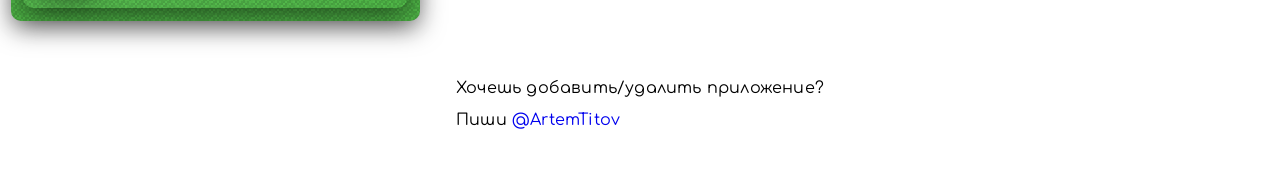
==== commit 88d1a9eb: "fix contact" ====
--- a/index.html
+++ b/index.html
@@ -31,7 +31,7 @@
     </main>
     <footer>
       <p>
-        Хочешь добавить/удалить приложение? Пиши
+        Хочешь добавить/удалить приложение? <br />Пиши
         <a href="https://t.me/ArtemTitov">@ArtemTitov</a>
       </p>
     </footer>
--- a/assets/styles/style.css
+++ b/assets/styles/style.css
@@ -339,6 +339,9 @@
     gap: 12px;
     margin: 3% 0;
   }
+  footer {
+    margin: 4% 10% 4% 4%;
+  }
 
   .group {
     padding: 15px;
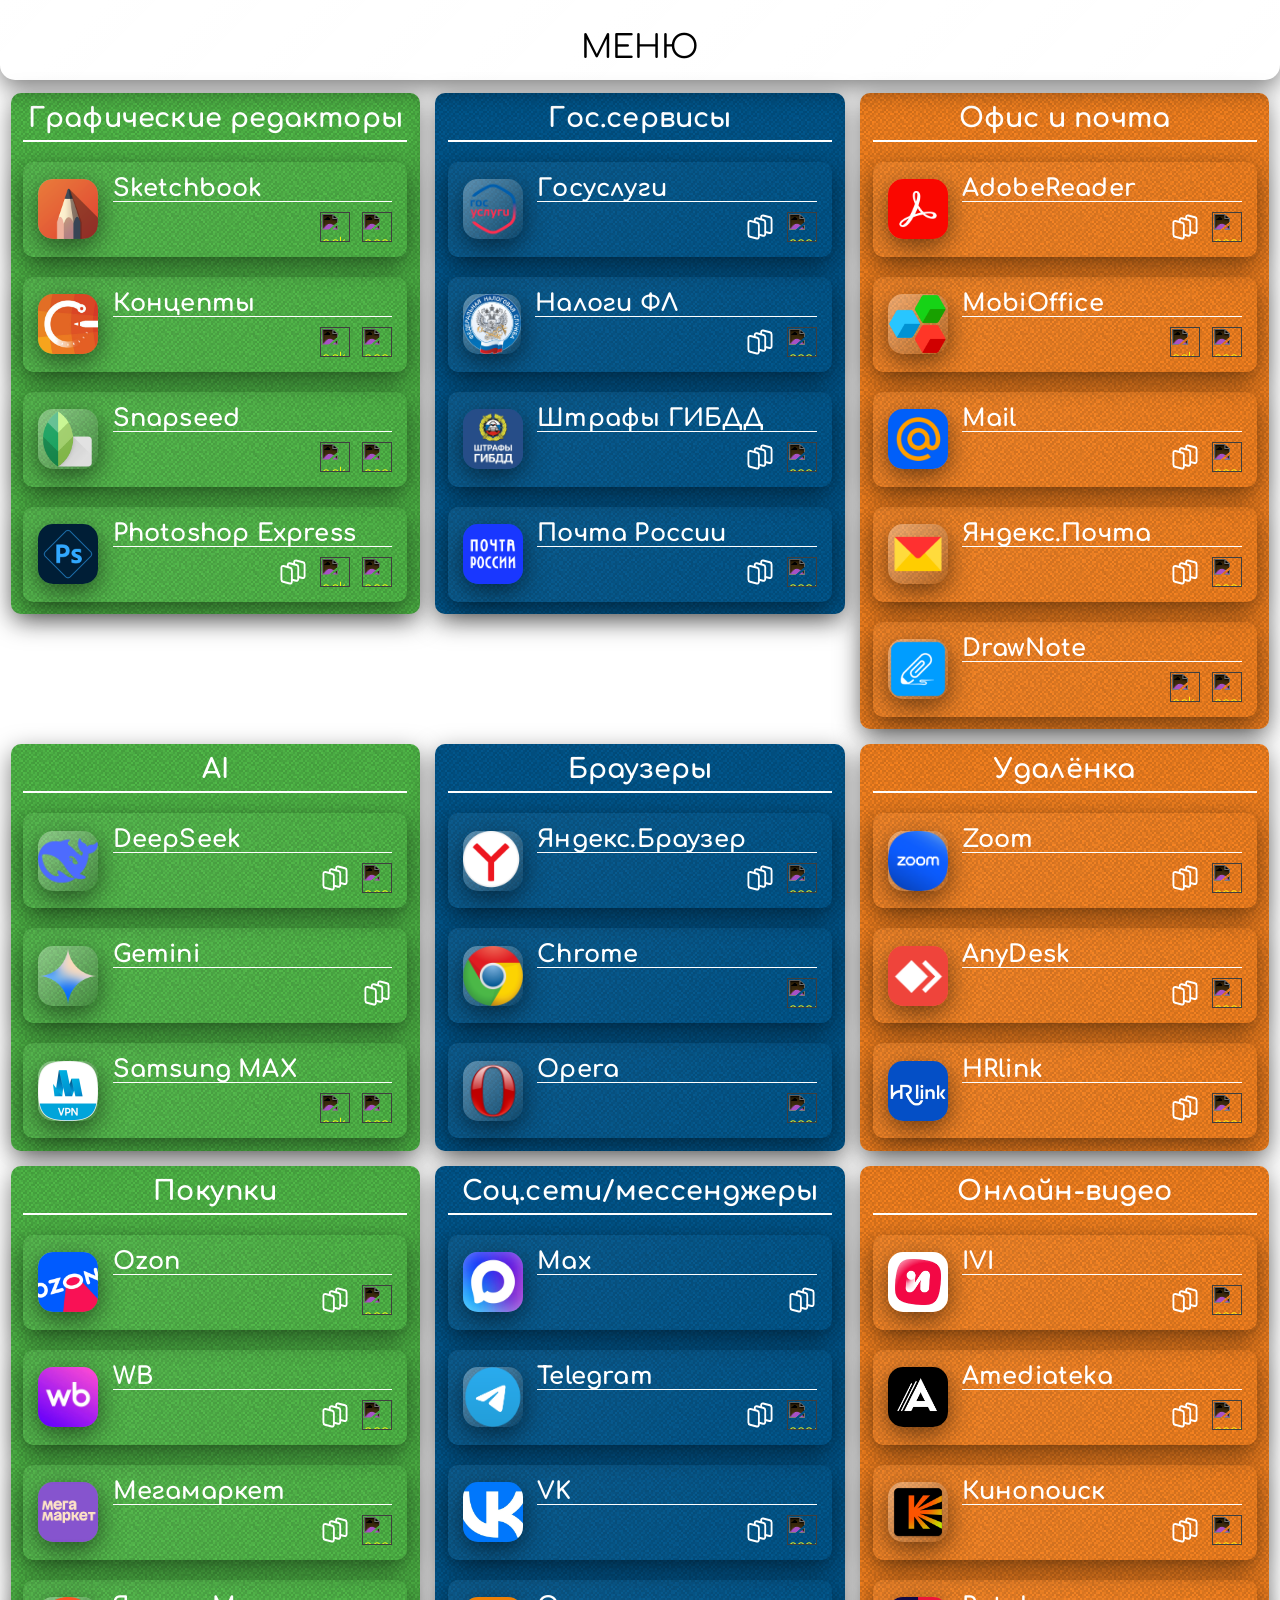
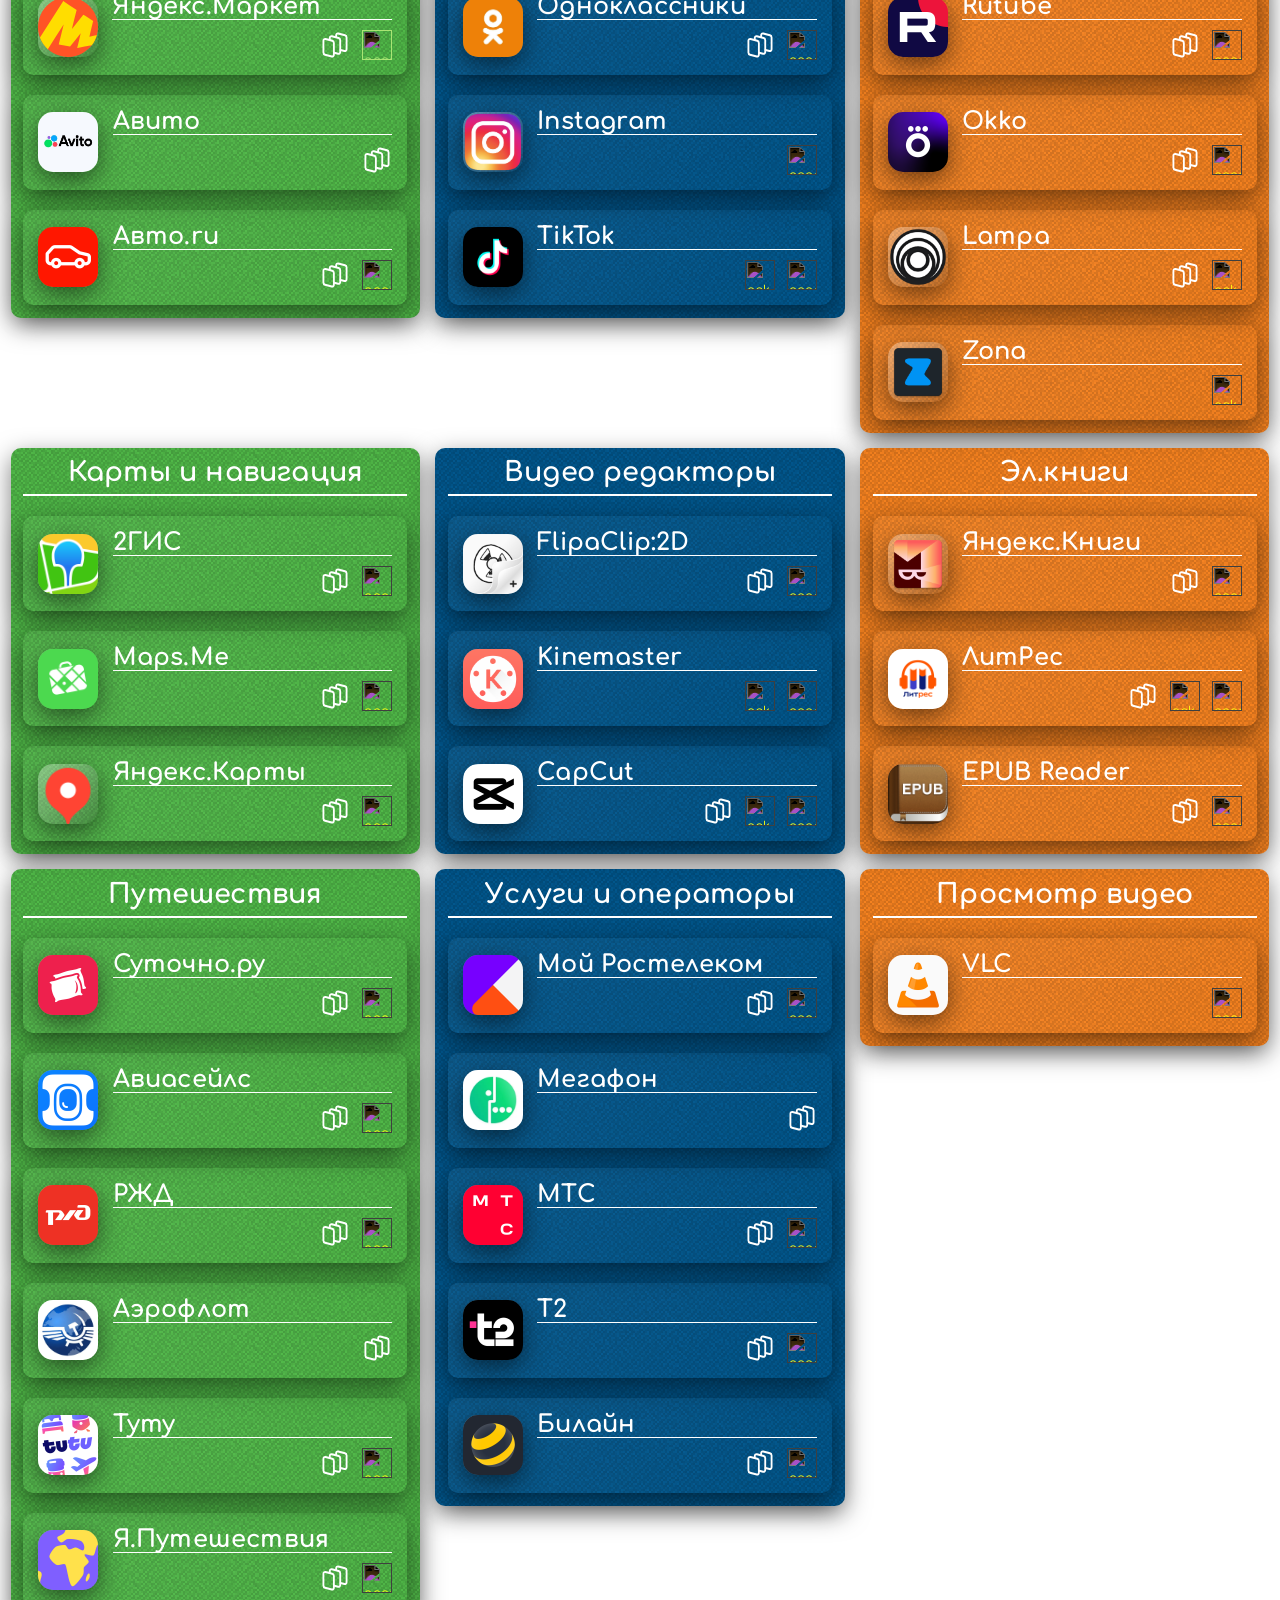
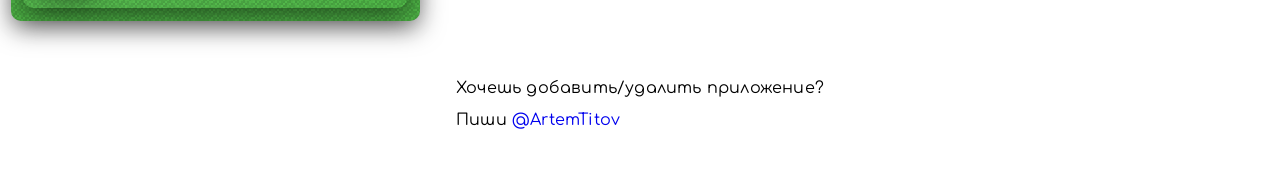
==== commit 683151bb: "add google tag" ====
--- a/index.html
+++ b/index.html
@@ -15,6 +15,18 @@
       rel="stylesheet"
     />
     <title>Приложения для планшета</title>
+    <script
+      async
+      src="https://www.googletagmanager.com/gtag/js?id=G-3VZ6FMRK9F"
+    ></script>
+    <script>
+      window.dataLayer = window.dataLayer || [];
+      function gtag() {
+        dataLayer.push(arguments);
+      }
+      gtag("js", new Date());
+      gtag("config", "G-XXXXXXXXXX");
+    </script>
   </head>
   <body>
     <header>
